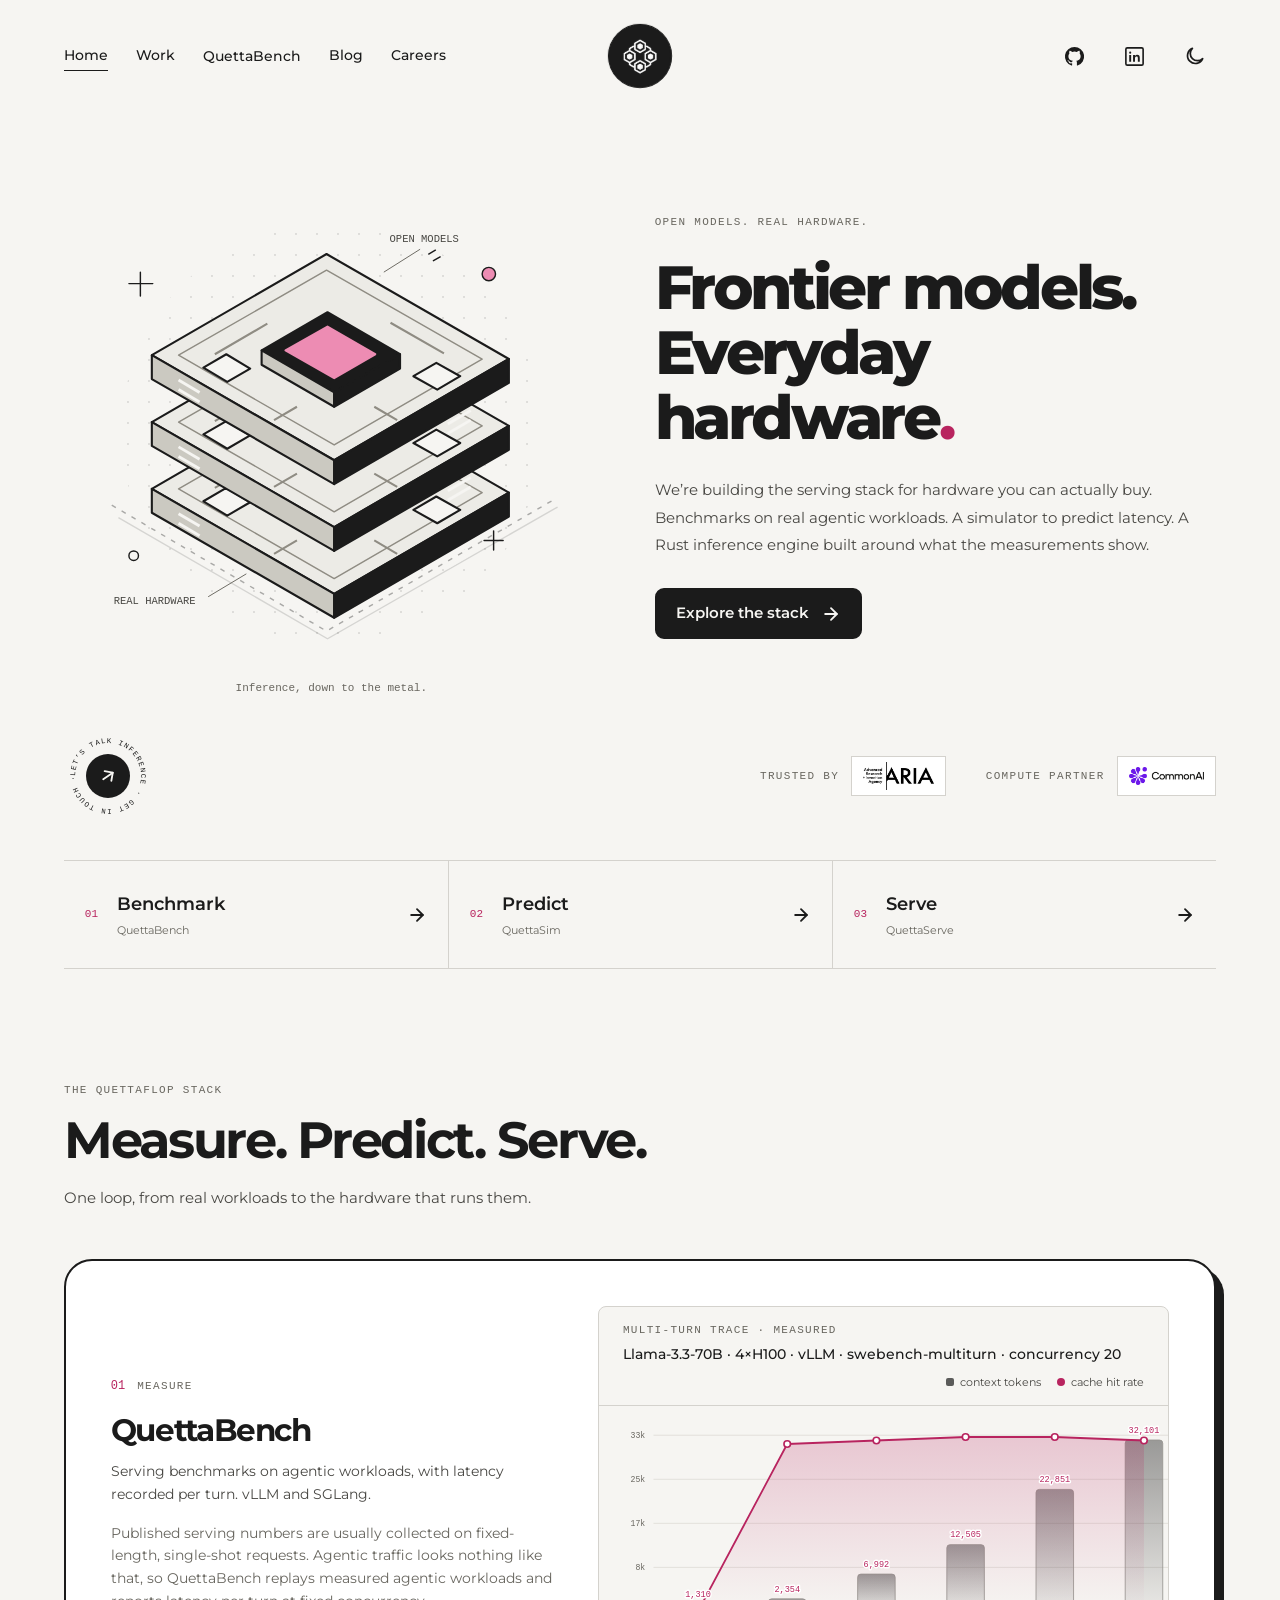
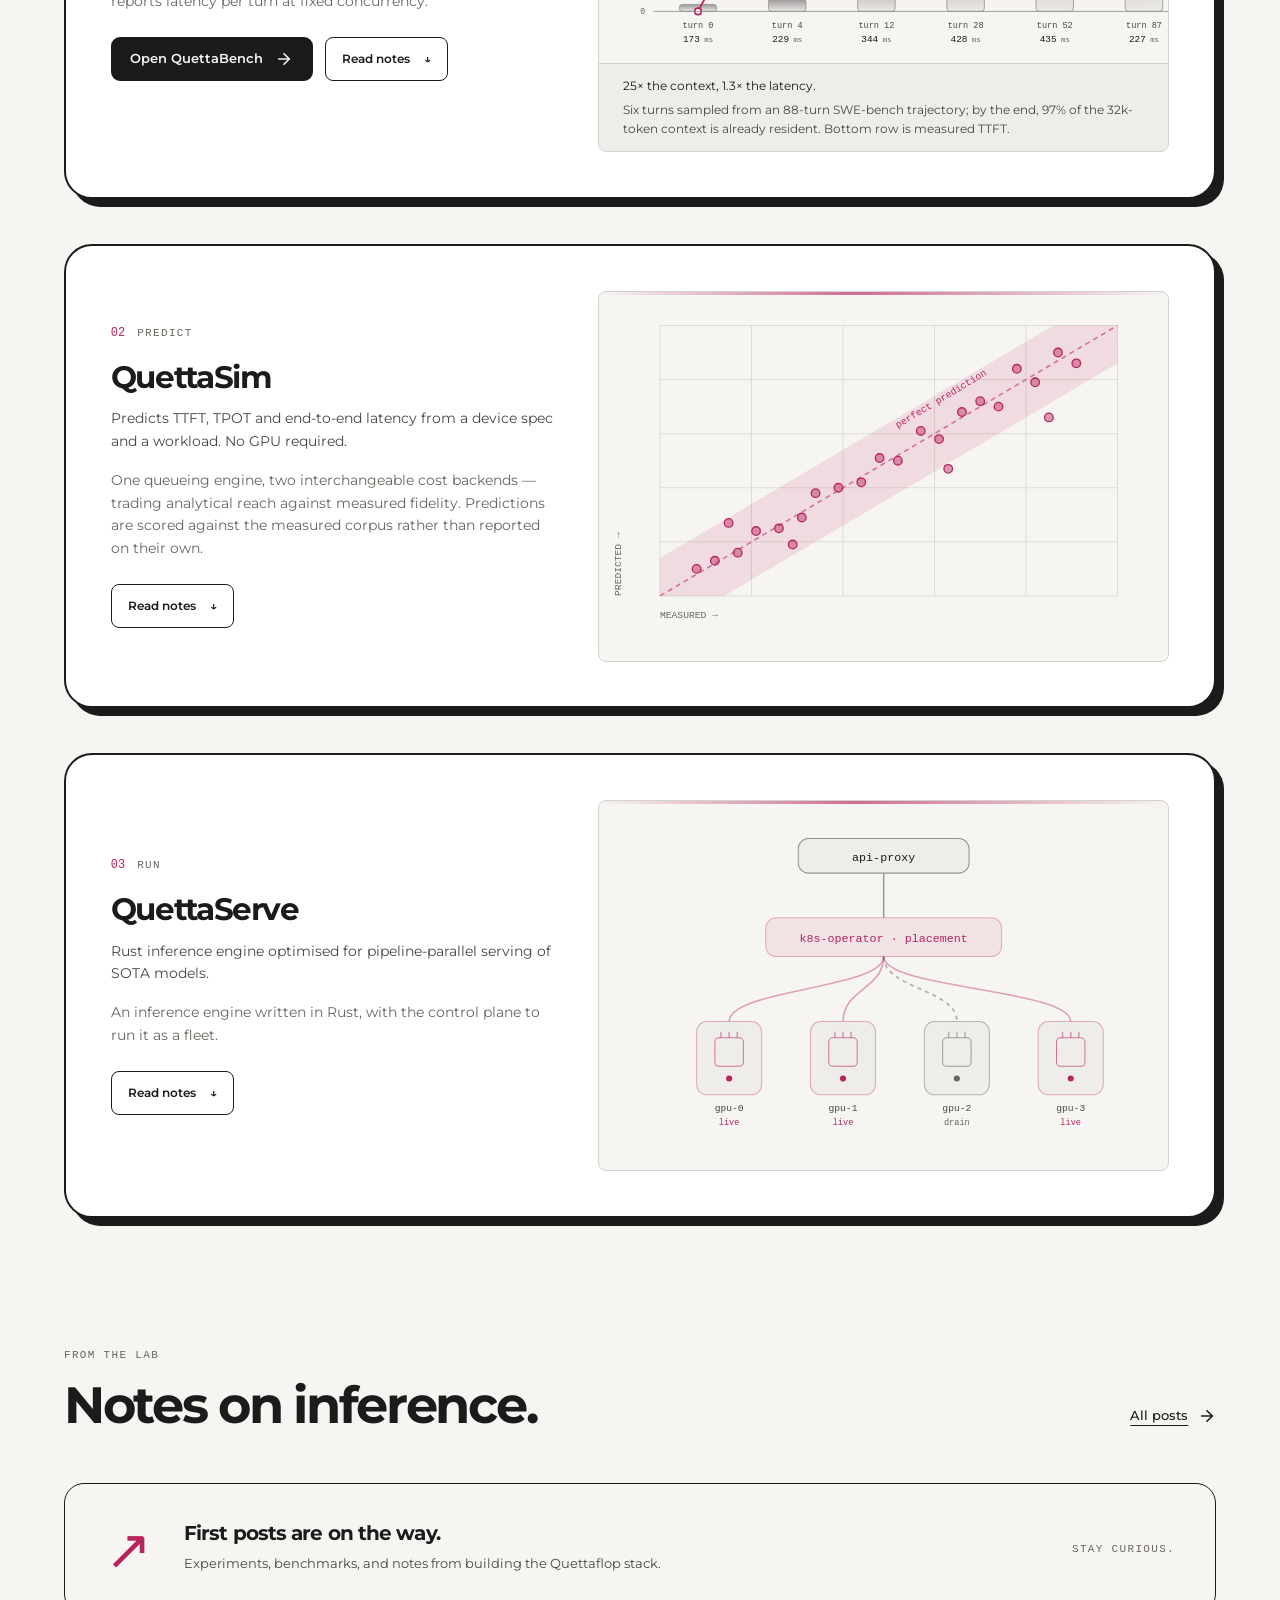
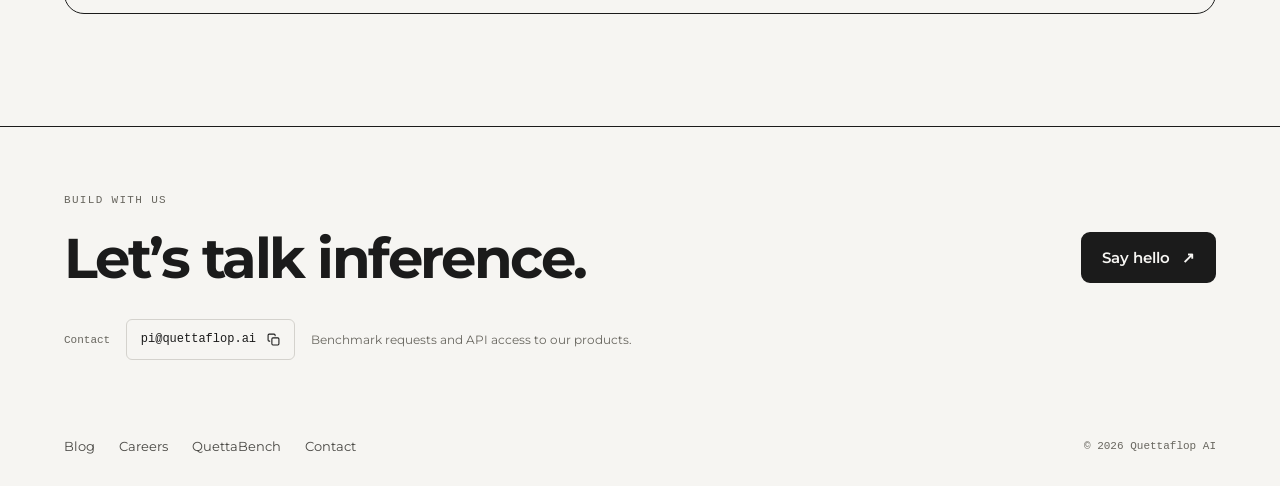
==== index.html @ 4fb04440 "Share the theme with QuettaBench, add its page bar, and link it from the Measure card" ====
<!doctype html>
<html lang="en" data-theme="light">
  <head>
    <meta charset="UTF-8" />
    <meta name="viewport" content="width=device-width, initial-scale=1.0" />
    <title>Quettaflop AI</title>
    <meta
      name="description"
      content="Benchmarks, a latency simulator, a results dashboard and a serving stack for LLM inference on agent workloads. 5,756 measured runs across 14 hardware configurations."
    />
    <meta name="theme-color" content="#f6f5f2" />
    <script>
      try {
        var t = localStorage.getItem('qf-theme');
        if (t === 'light' || t === 'dark') document.documentElement.setAttribute('data-theme', t);
      } catch (e) {}
    </script>
    <link rel="icon" type="image/png" sizes="32x32" href="/favicon-32.png" />
    <link rel="icon" type="image/png" href="/favicon.png" />
    <link rel="apple-touch-icon" href="/apple-touch-icon.png" />
    <meta property="og:title" content="Quettaflop AI" />
    <meta
      property="og:description"
      content="5,756 measured benchmark runs across 14 hardware configurations, and a simulator scored against them."
    />
    <meta property="og:type" content="website" />
    <script type="module" crossorigin src="/assets/site-IoRRHS03.js"></script>
    <link rel="stylesheet" crossorigin href="/assets/site-CPQV9pu7.css">
  </head>
  <body>
    <div id="root"></div>
    <!-- The marketing entry. It reaches ONLY into src/site/ — never src/App.tsx,
         src/dataUrls.ts or src/env.ts — so no dashboard code or R2 endpoint can
         reach this bundle. scripts/check-site-bundle.mjs enforces that. -->
  </body>
</html>
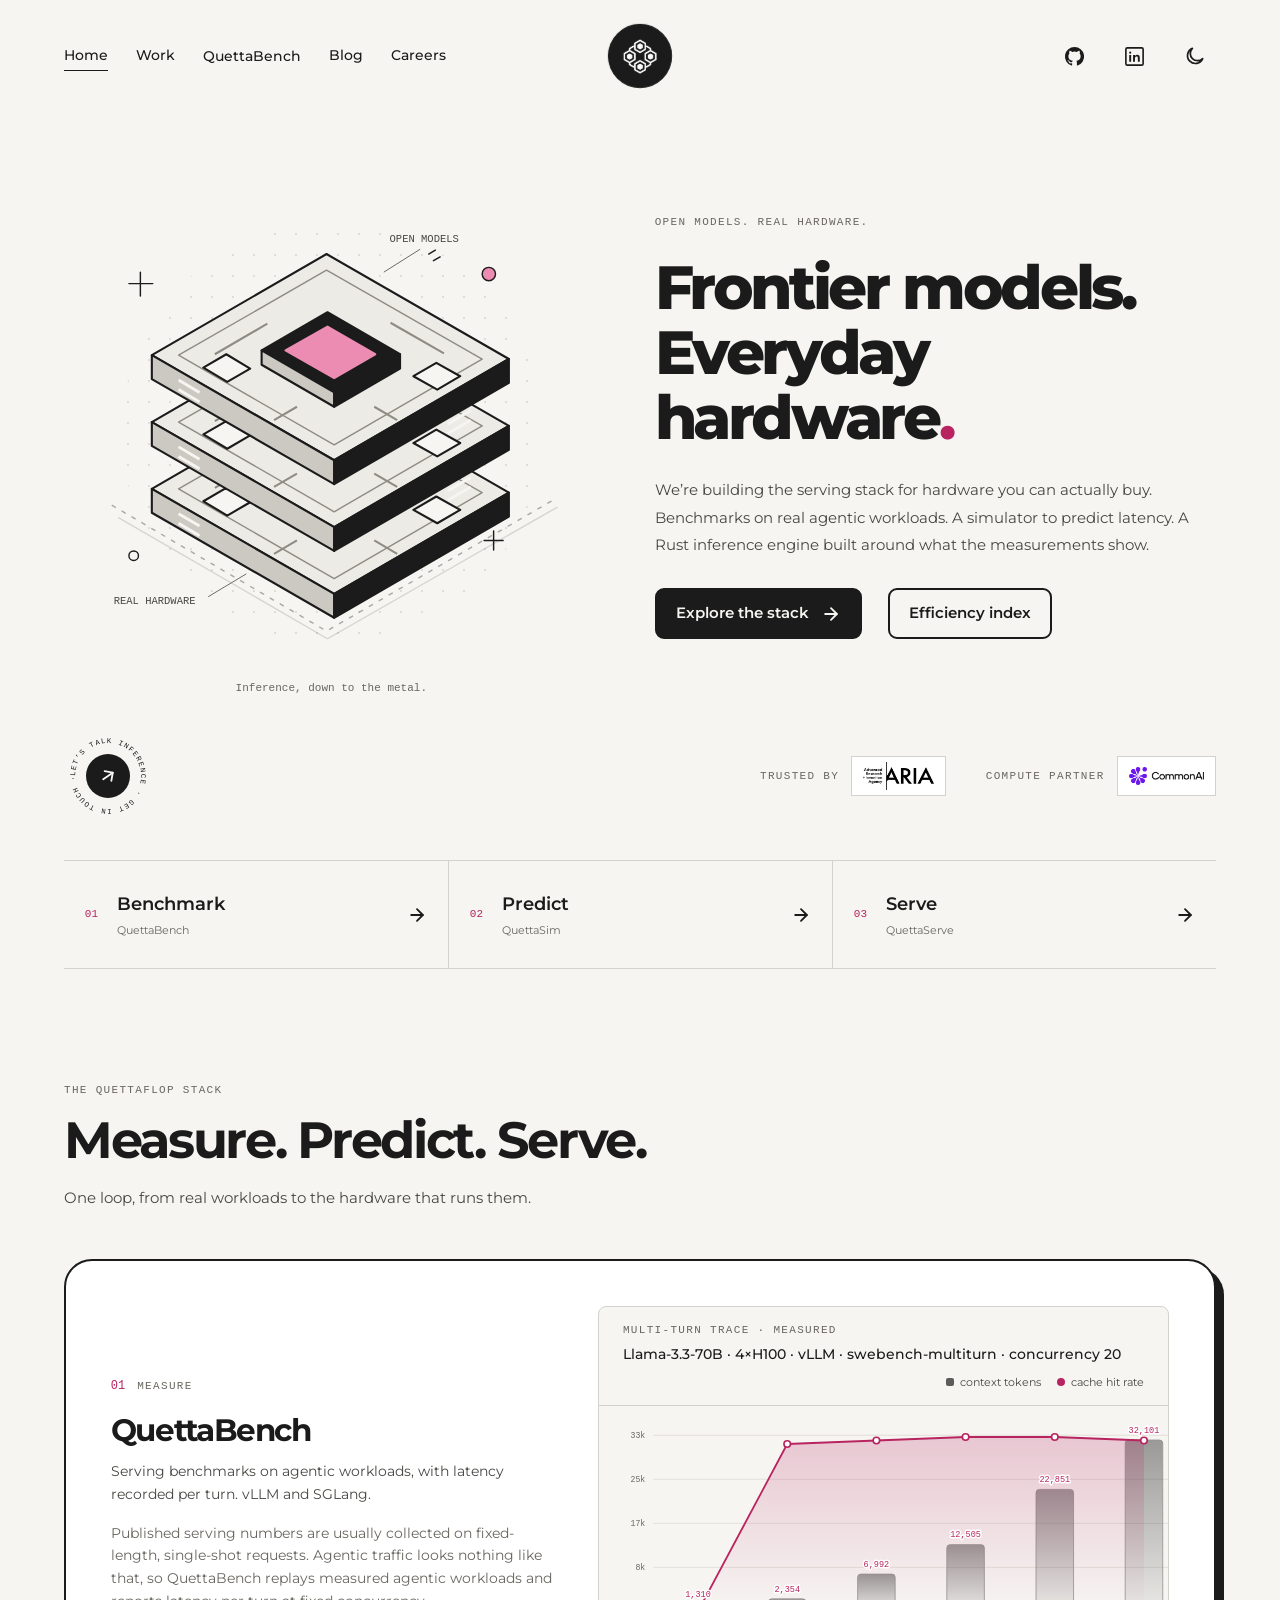
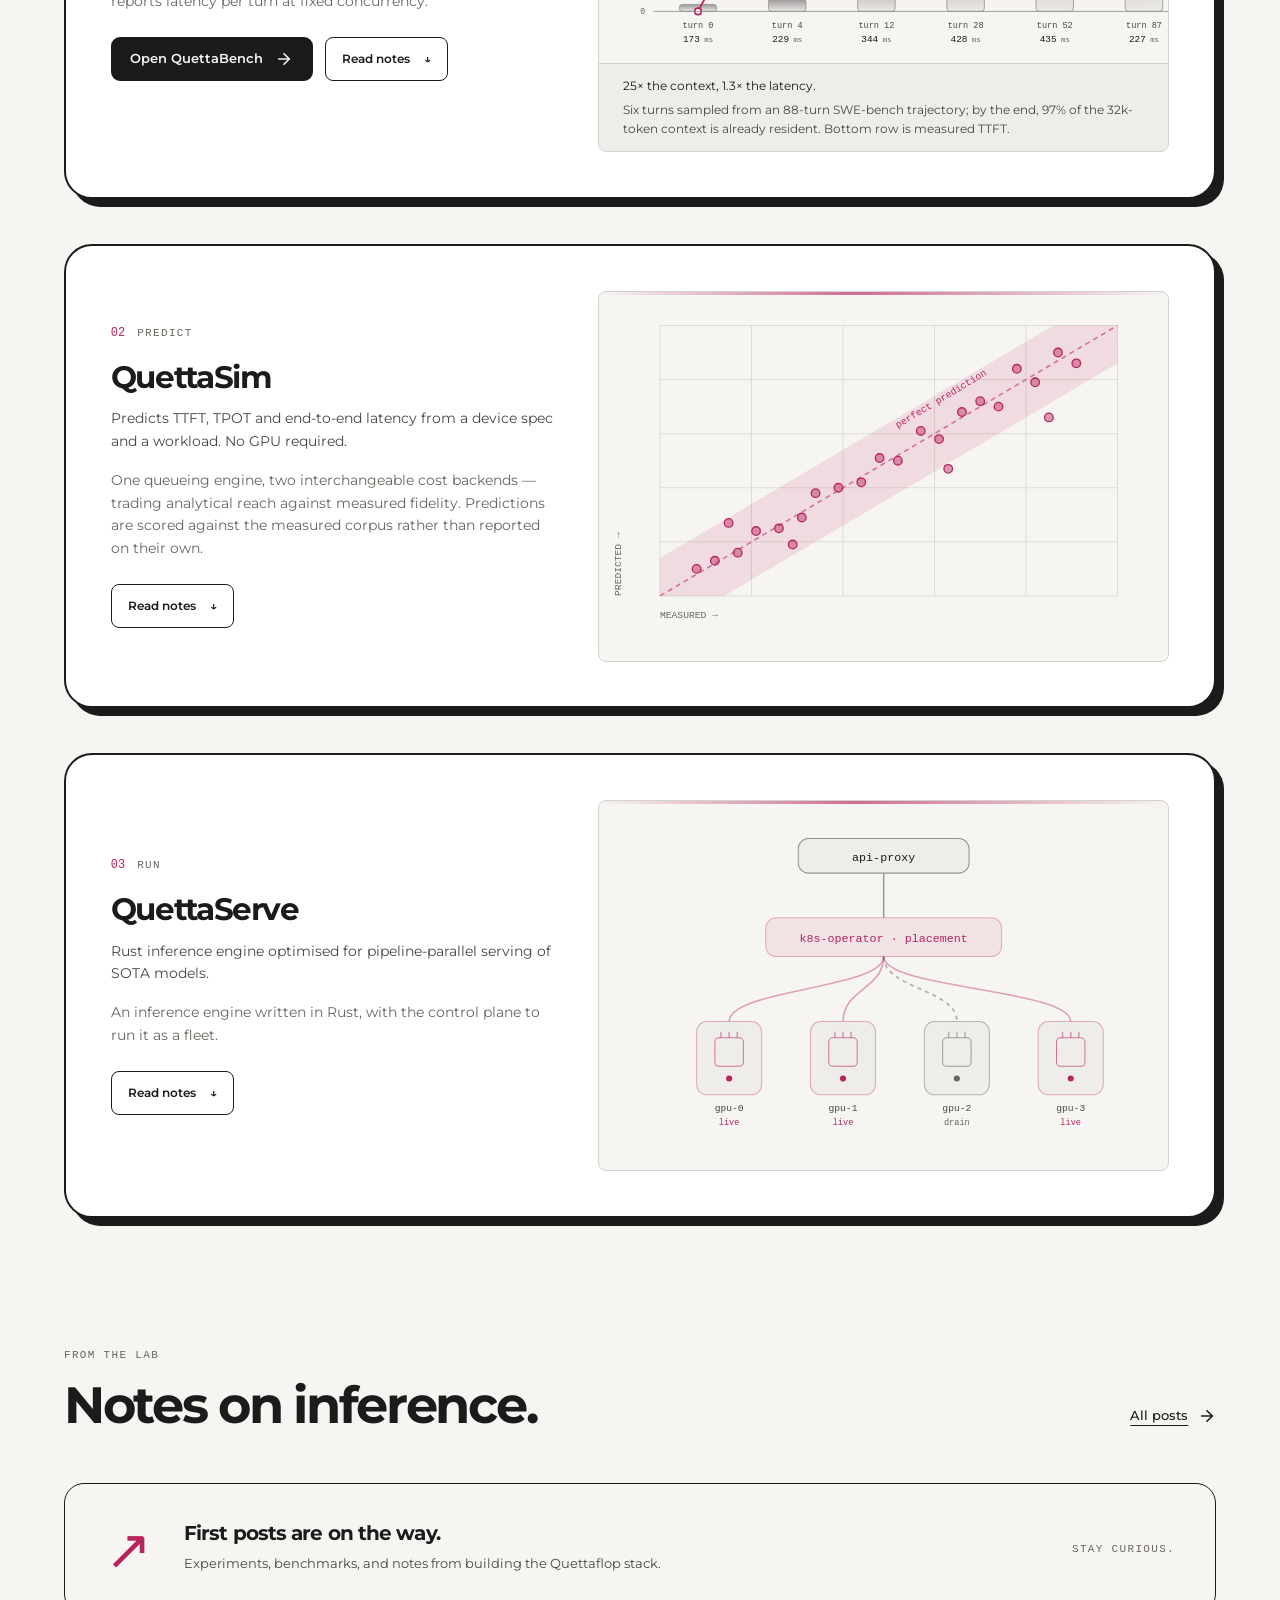
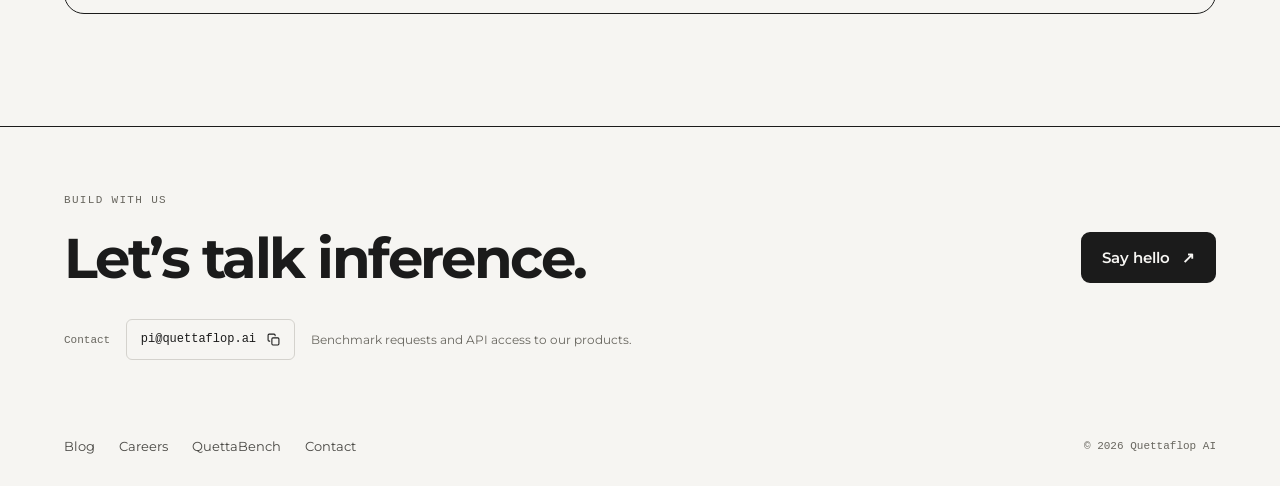
==== commit f54621cc: "Add an Efficiency index button beside Explore the stack" ====
--- a/index.html
+++ b/index.html
@@ -24,8 +24,8 @@
       content="5,756 measured benchmark runs across 14 hardware configurations, and a simulator scored against them."
     />
     <meta property="og:type" content="website" />
-    <script type="module" crossorigin src="/assets/site-IoRRHS03.js"></script>
-    <link rel="stylesheet" crossorigin href="/assets/site-CPQV9pu7.css">
+    <script type="module" crossorigin src="/assets/site-Bnt6t3ci.js"></script>
+    <link rel="stylesheet" crossorigin href="/assets/site-bwrHW5WI.css">
   </head>
   <body>
     <div id="root"></div>
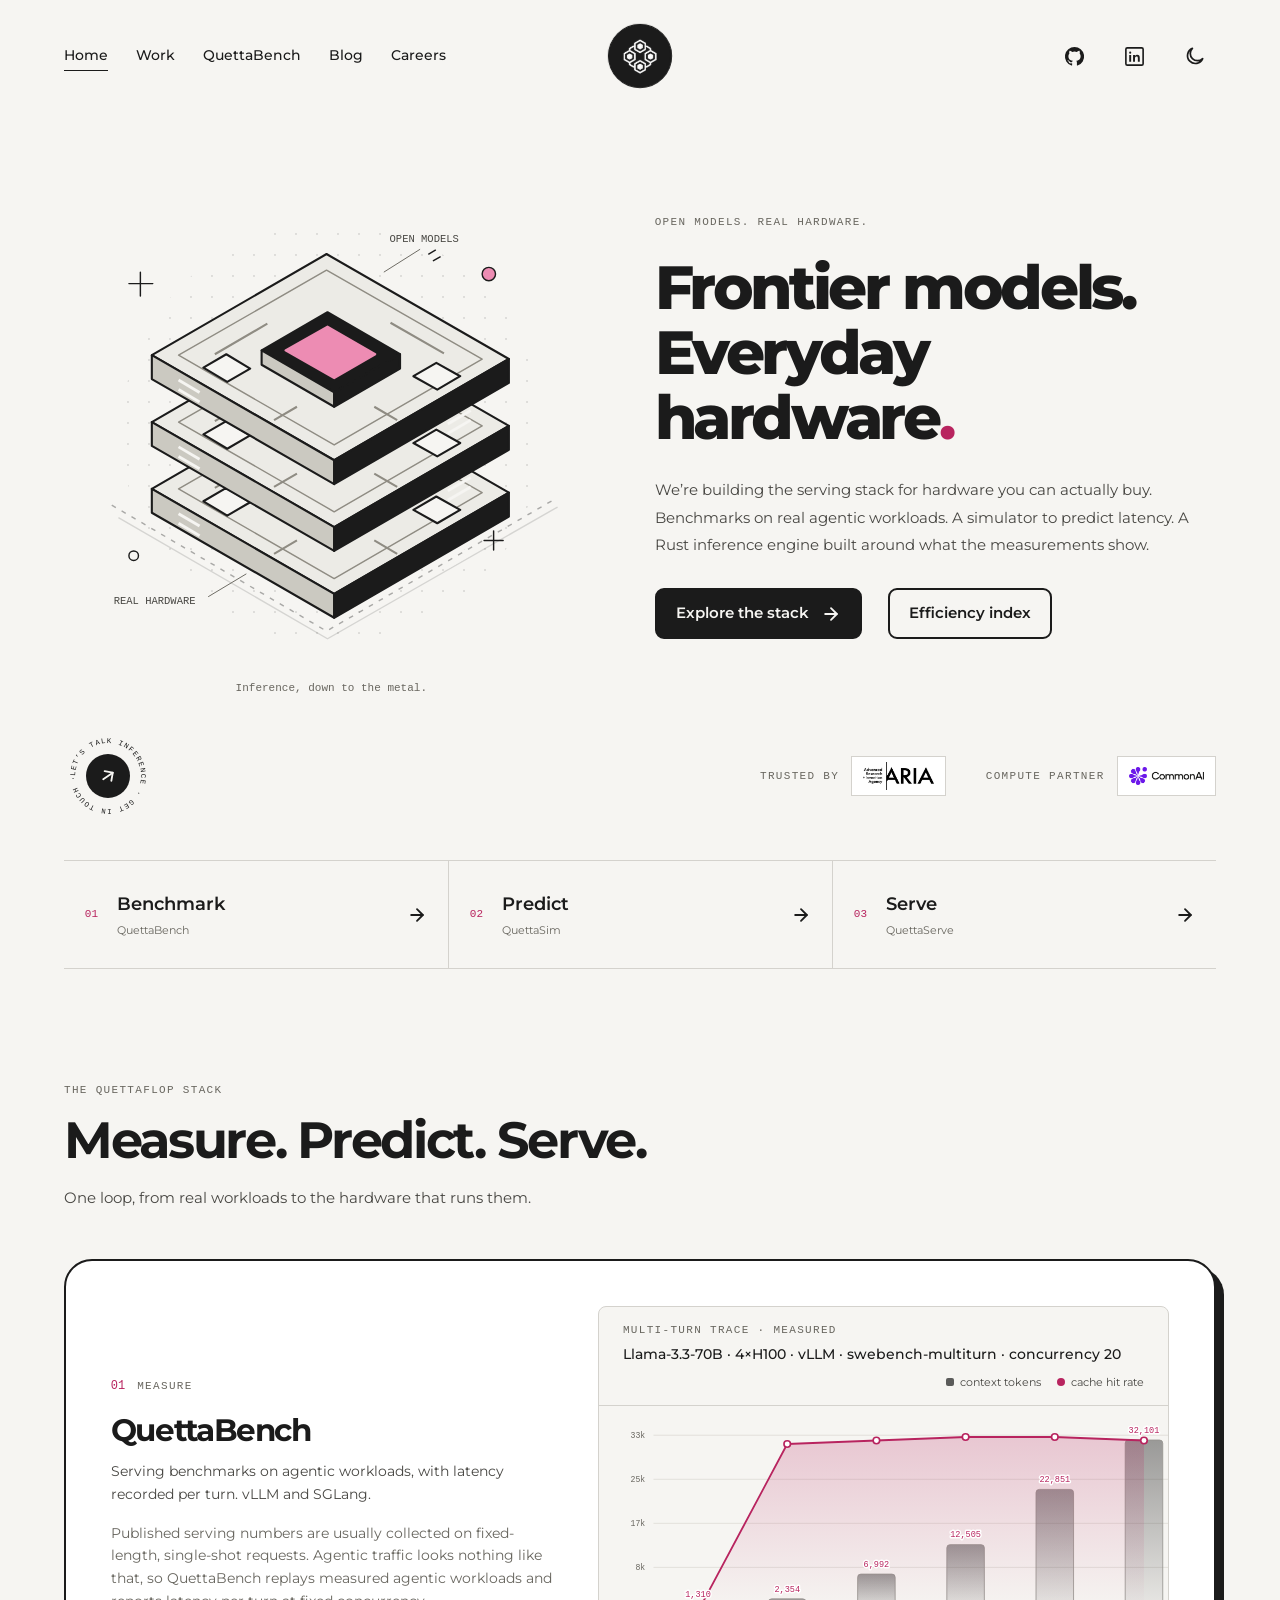
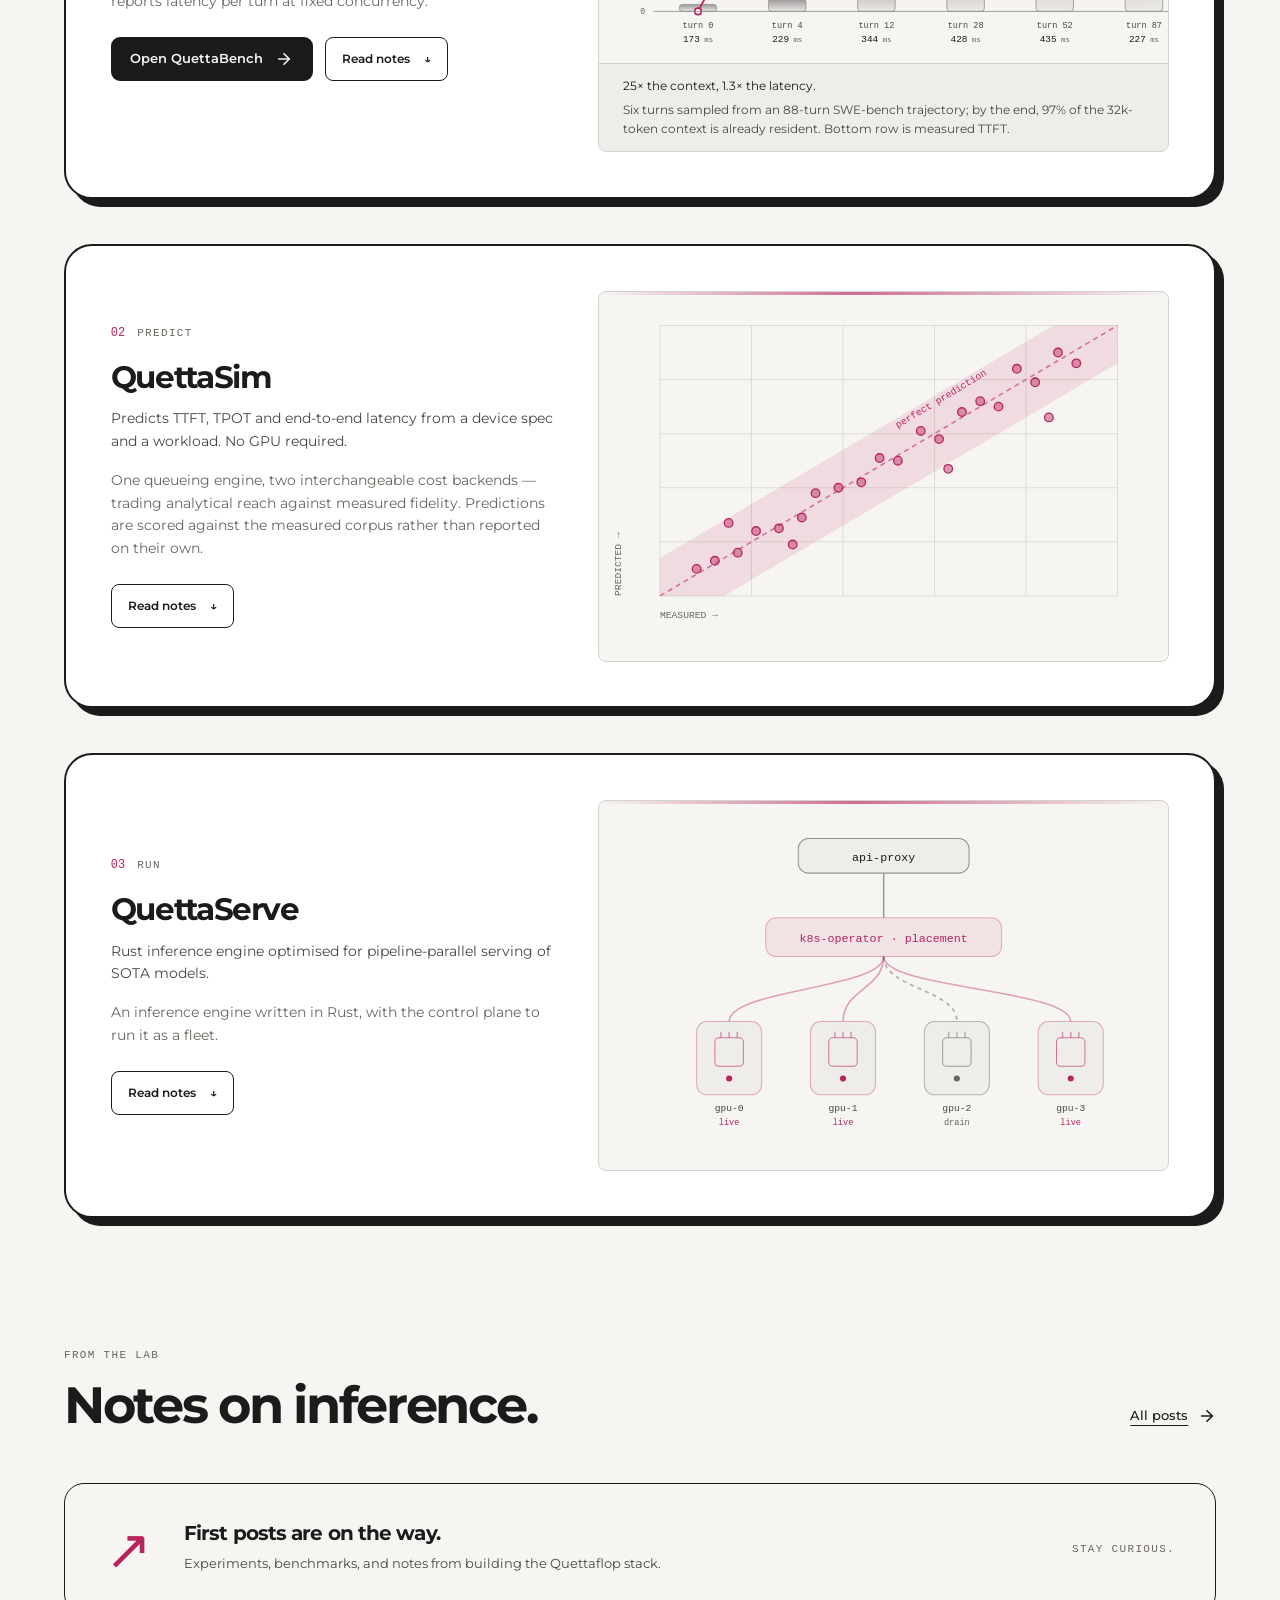
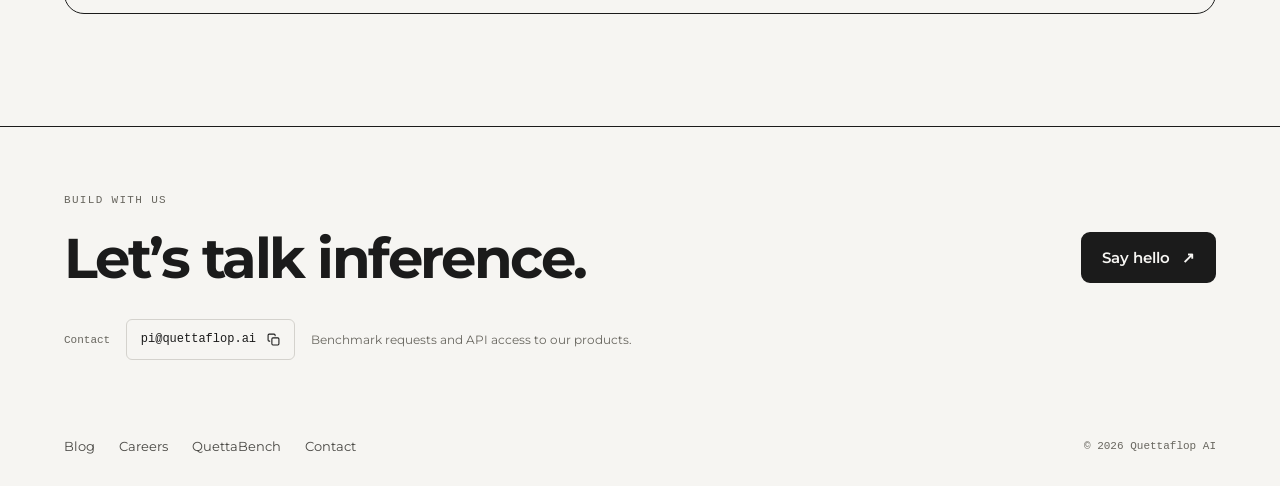
==== commit 87da8245: "Drop the QuettaBench hover menu; its page bar covers it" ====
--- a/index.html
+++ b/index.html
@@ -24,8 +24,8 @@
       content="5,756 measured benchmark runs across 14 hardware configurations, and a simulator scored against them."
     />
     <meta property="og:type" content="website" />
-    <script type="module" crossorigin src="/assets/site-Bnt6t3ci.js"></script>
-    <link rel="stylesheet" crossorigin href="/assets/site-bwrHW5WI.css">
+    <script type="module" crossorigin src="/assets/site-D-D6ux58.js"></script>
+    <link rel="stylesheet" crossorigin href="/assets/site-D1Qhy1IZ.css">
   </head>
   <body>
     <div id="root"></div>
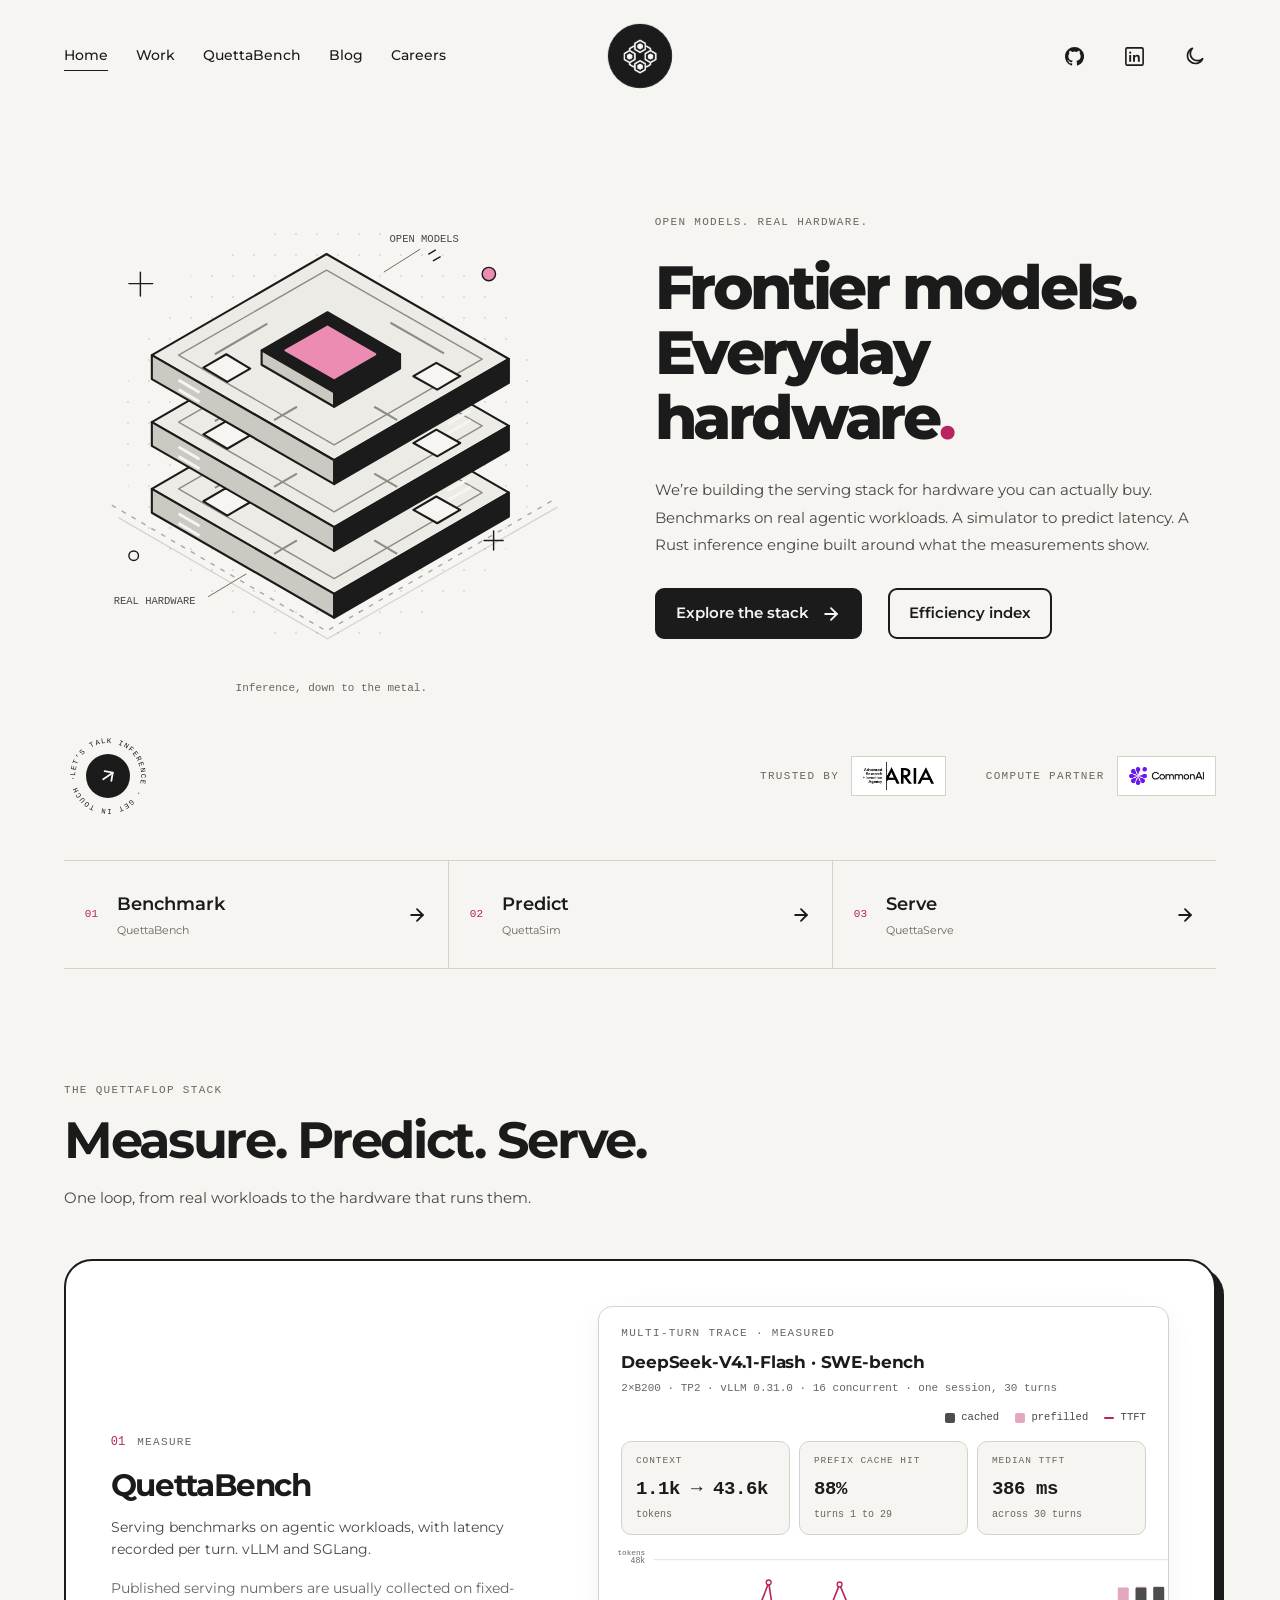
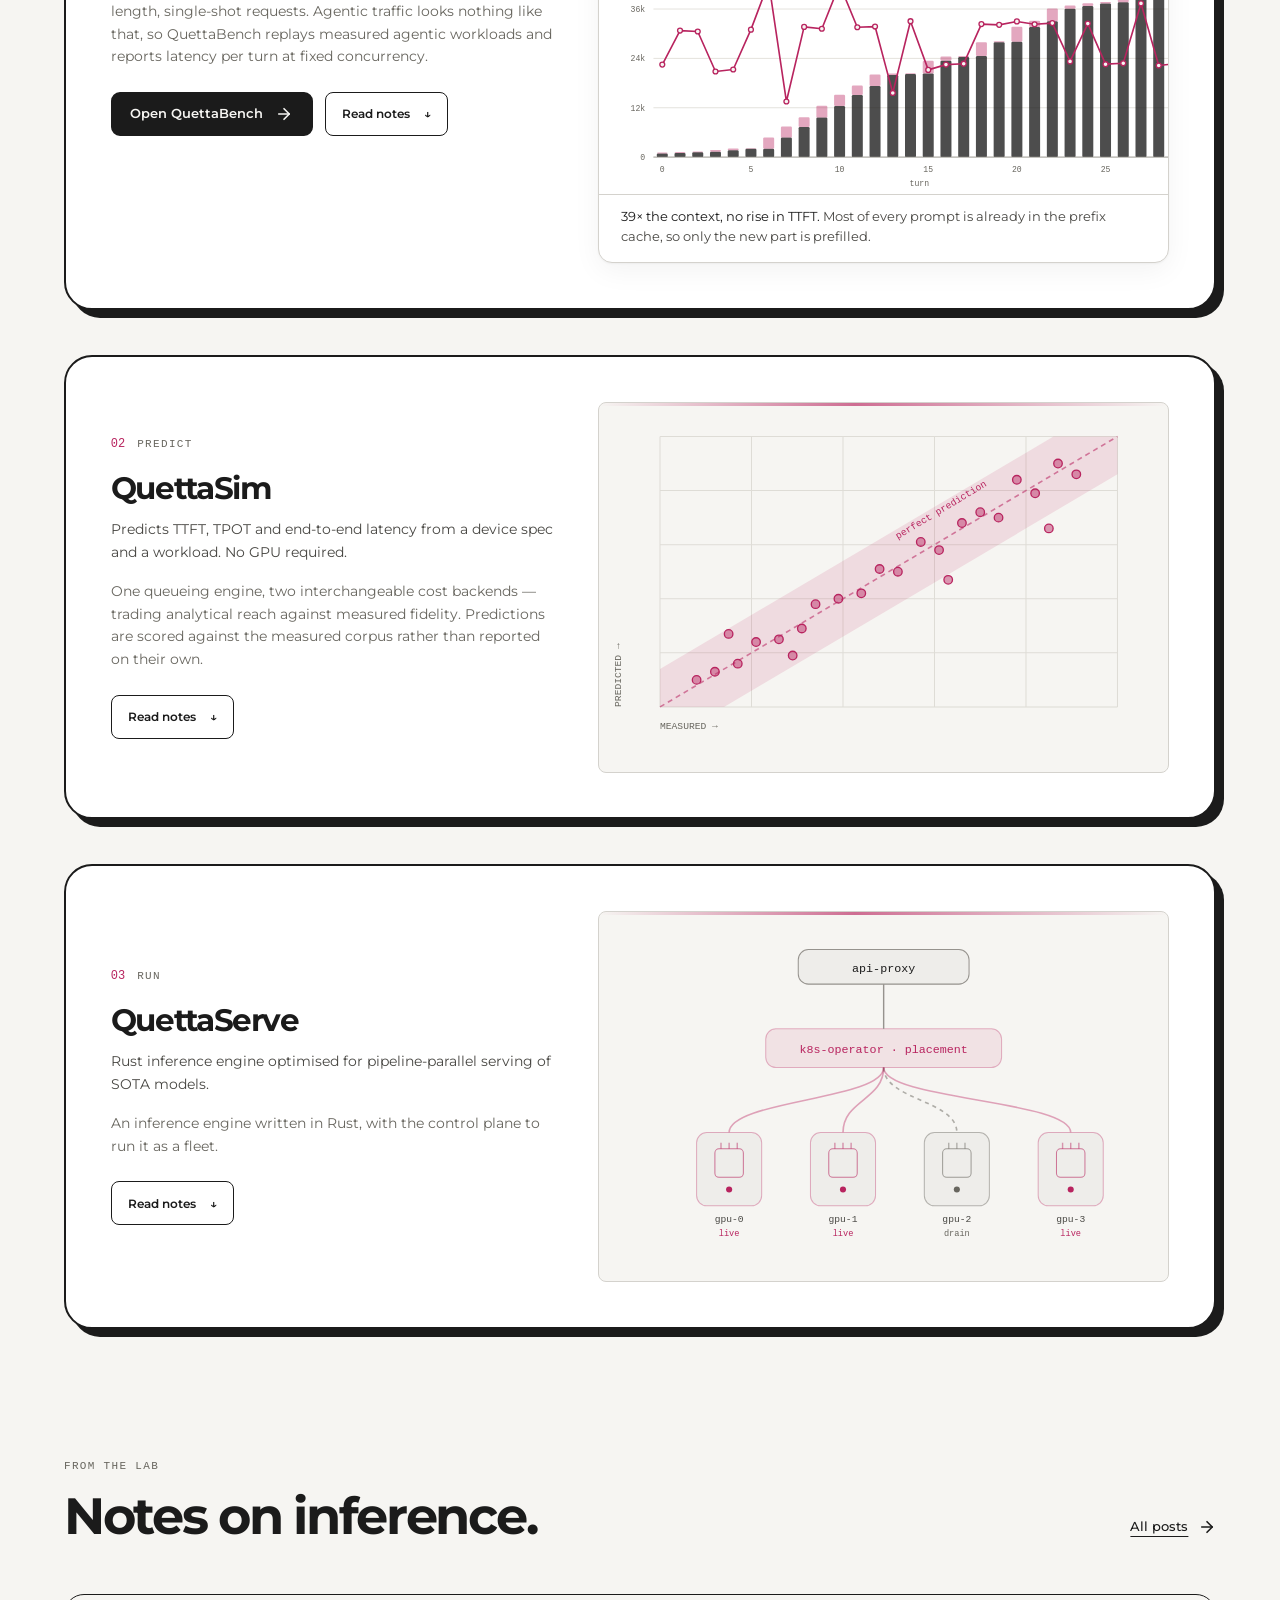
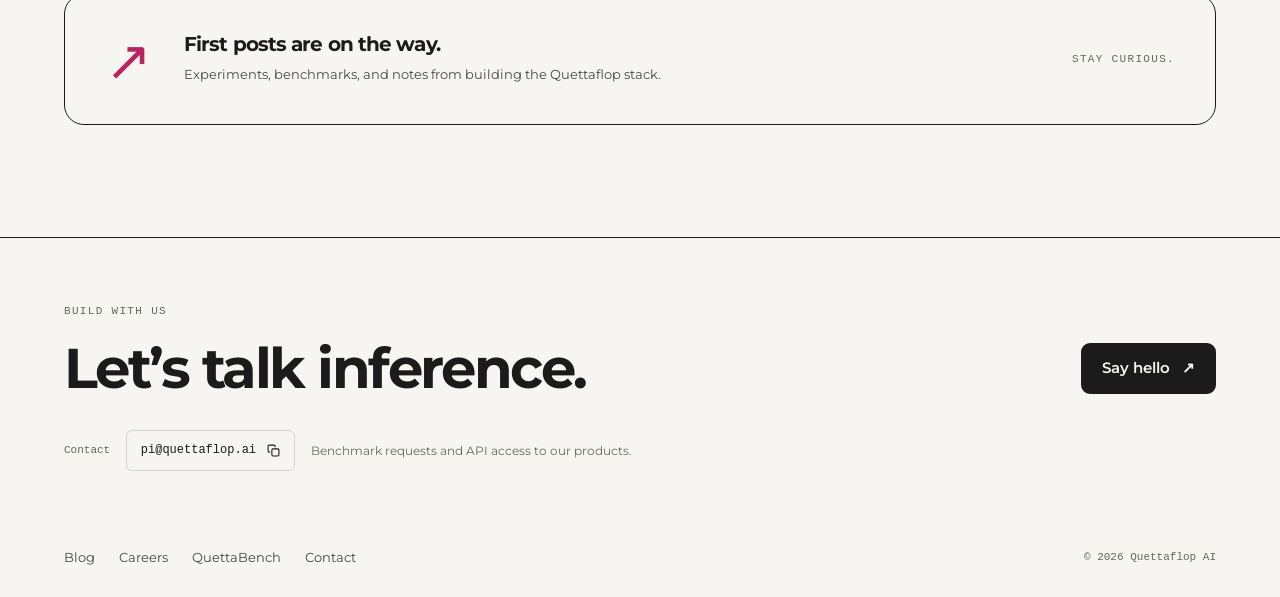
==== commit 934f10dc: "Show a measured DeepSeek-V4.1-Flash session in the Measure figure" ====
--- a/index.html
+++ b/index.html
@@ -24,8 +24,8 @@
       content="5,756 measured benchmark runs across 14 hardware configurations, and a simulator scored against them."
     />
     <meta property="og:type" content="website" />
-    <script type="module" crossorigin src="/assets/site-D-D6ux58.js"></script>
-    <link rel="stylesheet" crossorigin href="/assets/site-D1Qhy1IZ.css">
+    <script type="module" crossorigin src="/assets/site-BbyYaA17.js"></script>
+    <link rel="stylesheet" crossorigin href="/assets/site-BVPkBRgD.css">
   </head>
   <body>
     <div id="root"></div>
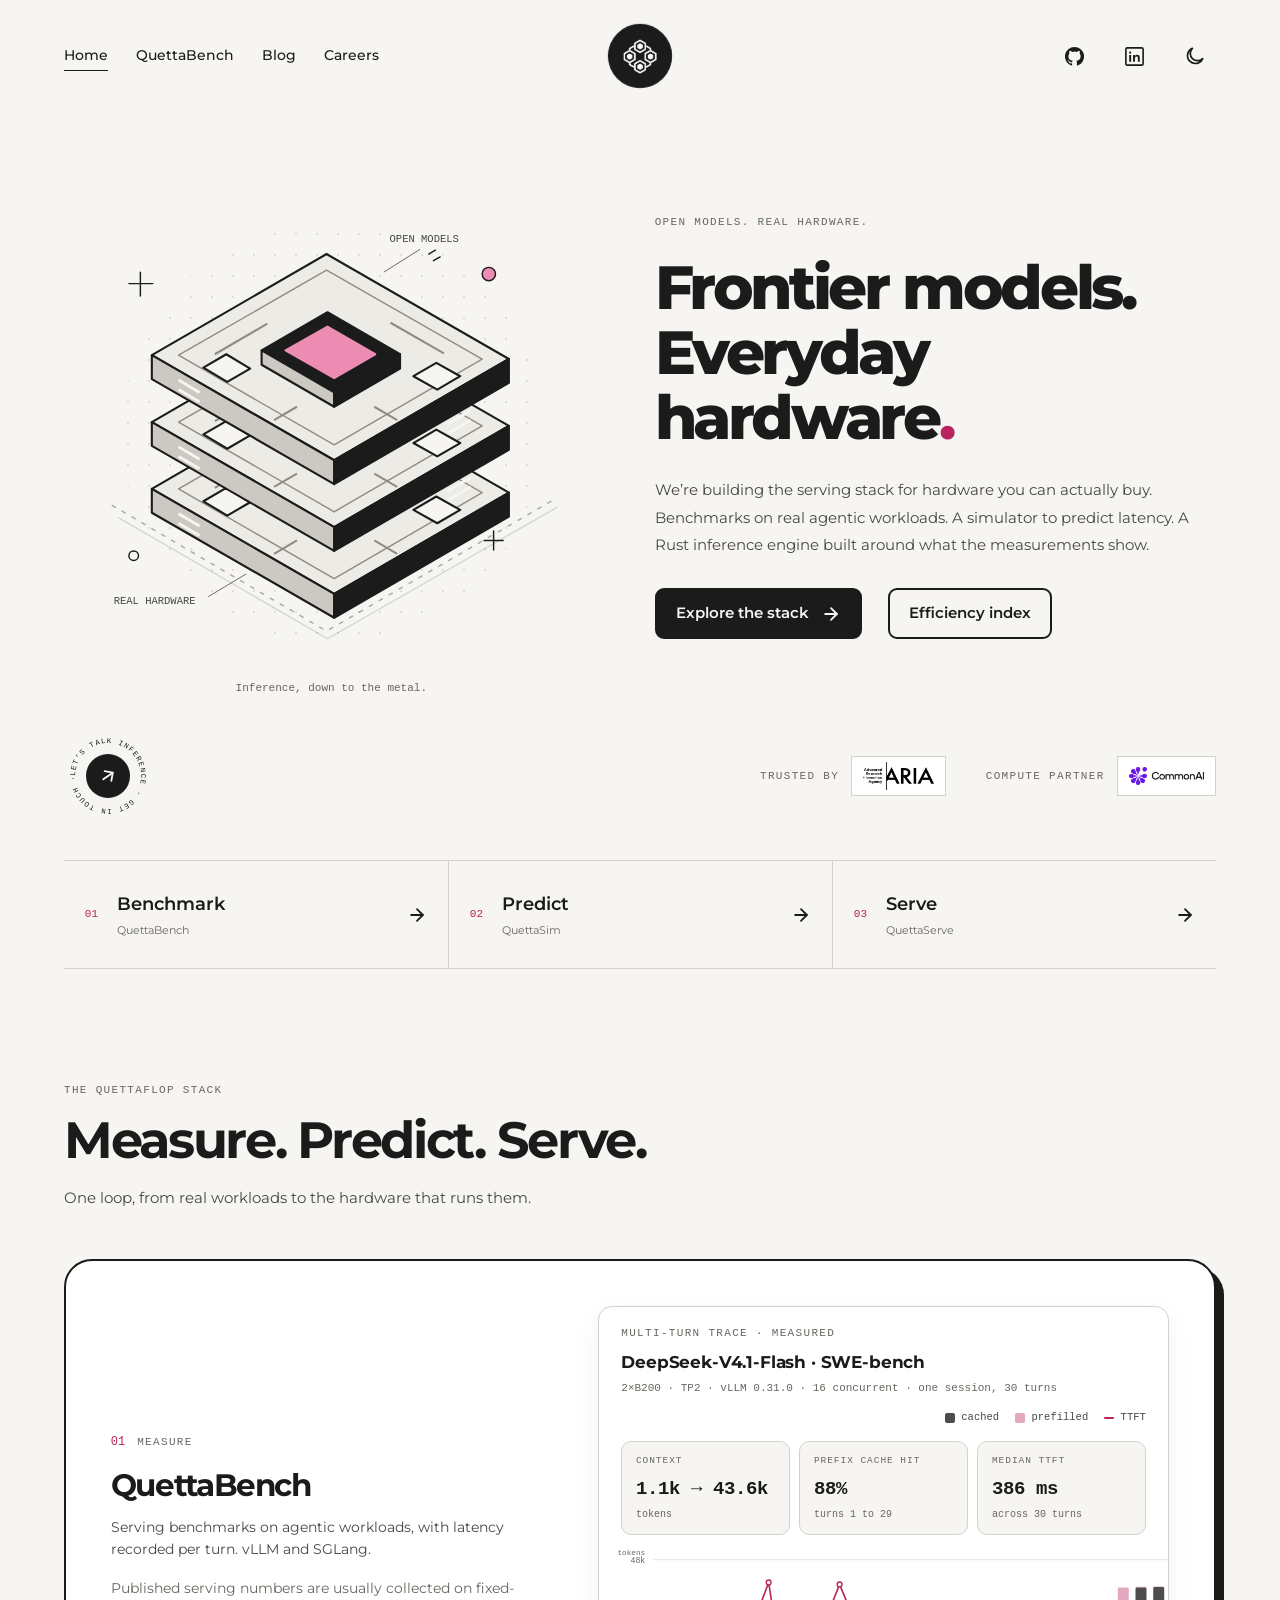
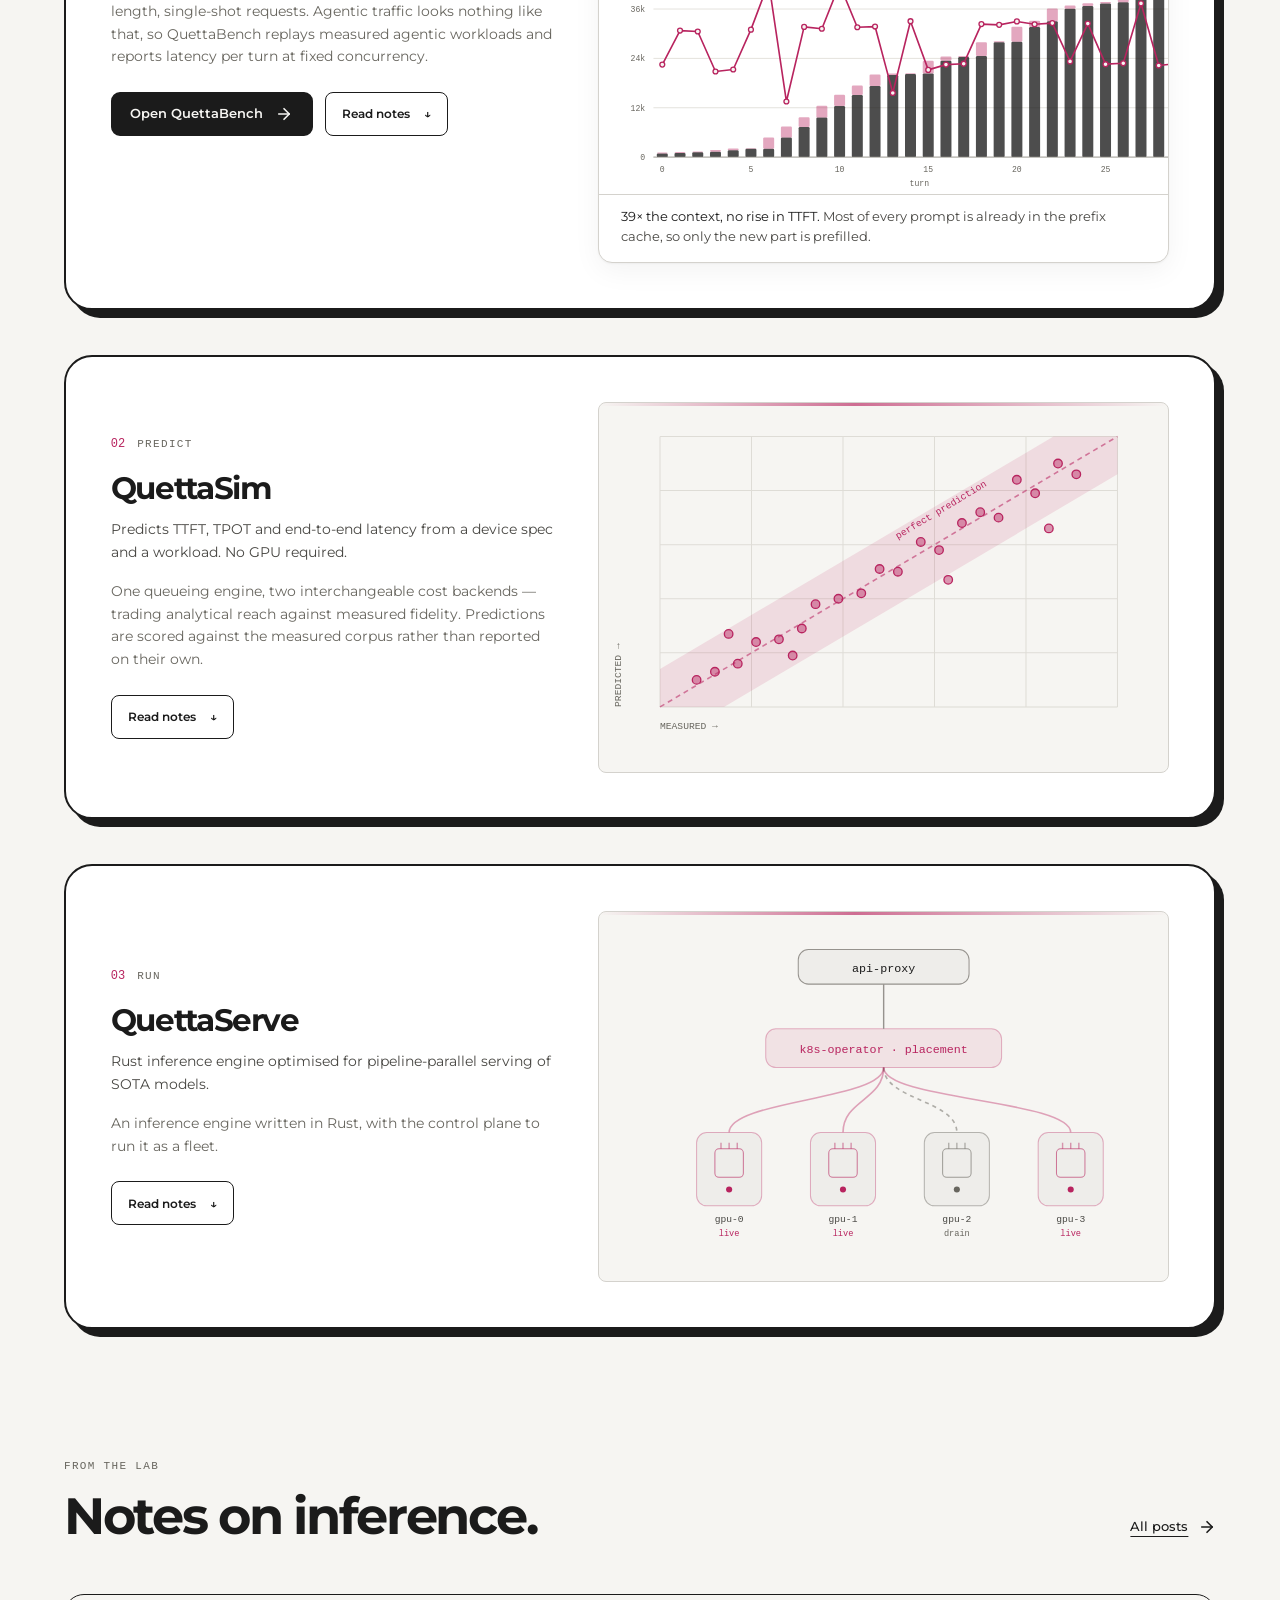
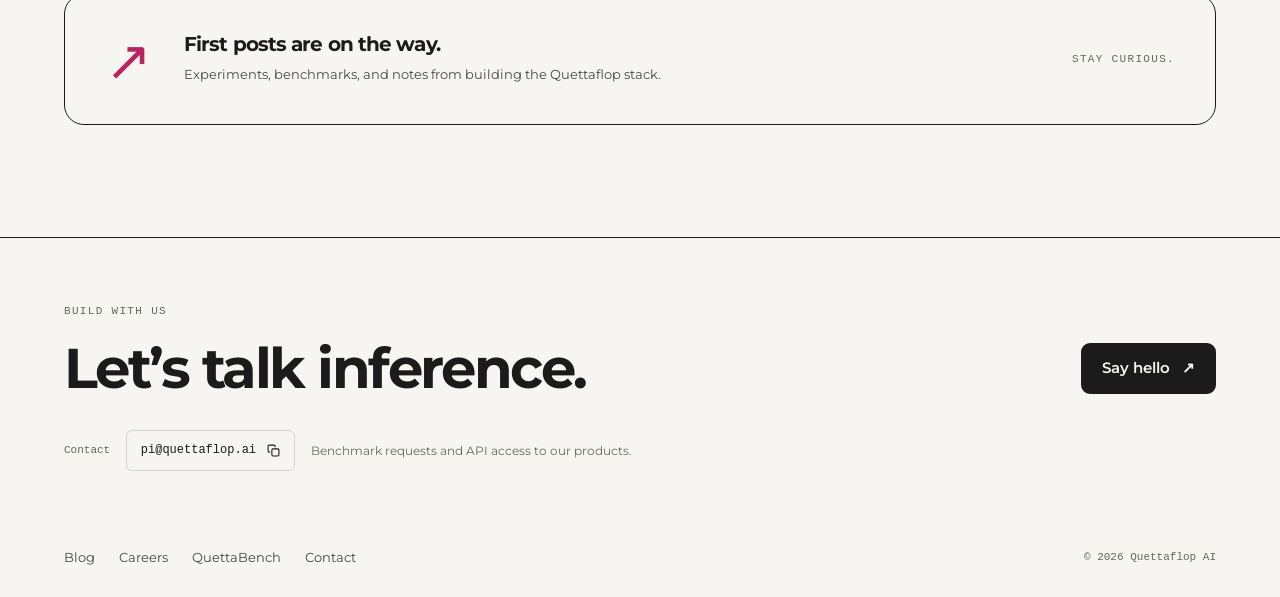
==== commit a4f96a1c: "Remove the Work nav link" ====
--- a/index.html
+++ b/index.html
@@ -24,7 +24,7 @@
       content="5,756 measured benchmark runs across 14 hardware configurations, and a simulator scored against them."
     />
     <meta property="og:type" content="website" />
-    <script type="module" crossorigin src="/assets/site-BbyYaA17.js"></script>
+    <script type="module" crossorigin src="/assets/site-j4Lb9vmg.js"></script>
     <link rel="stylesheet" crossorigin href="/assets/site-BVPkBRgD.css">
   </head>
   <body>
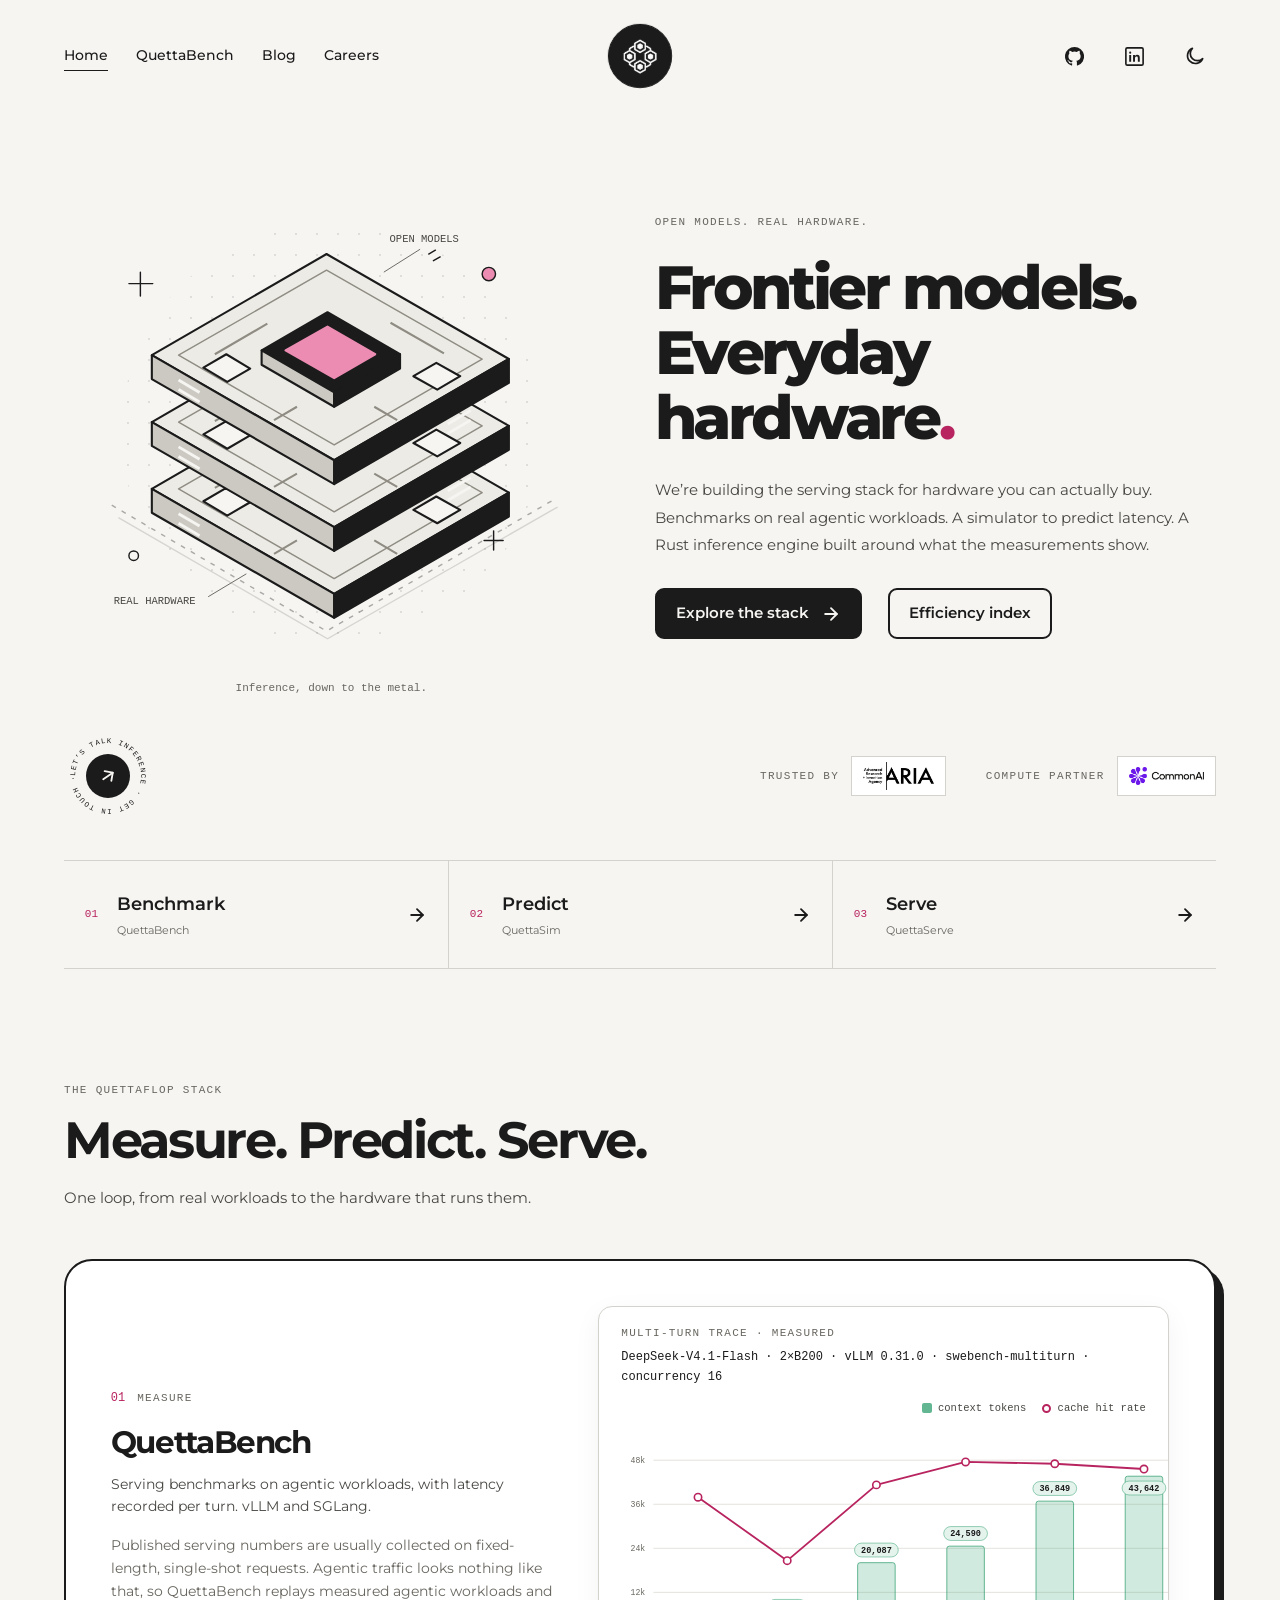
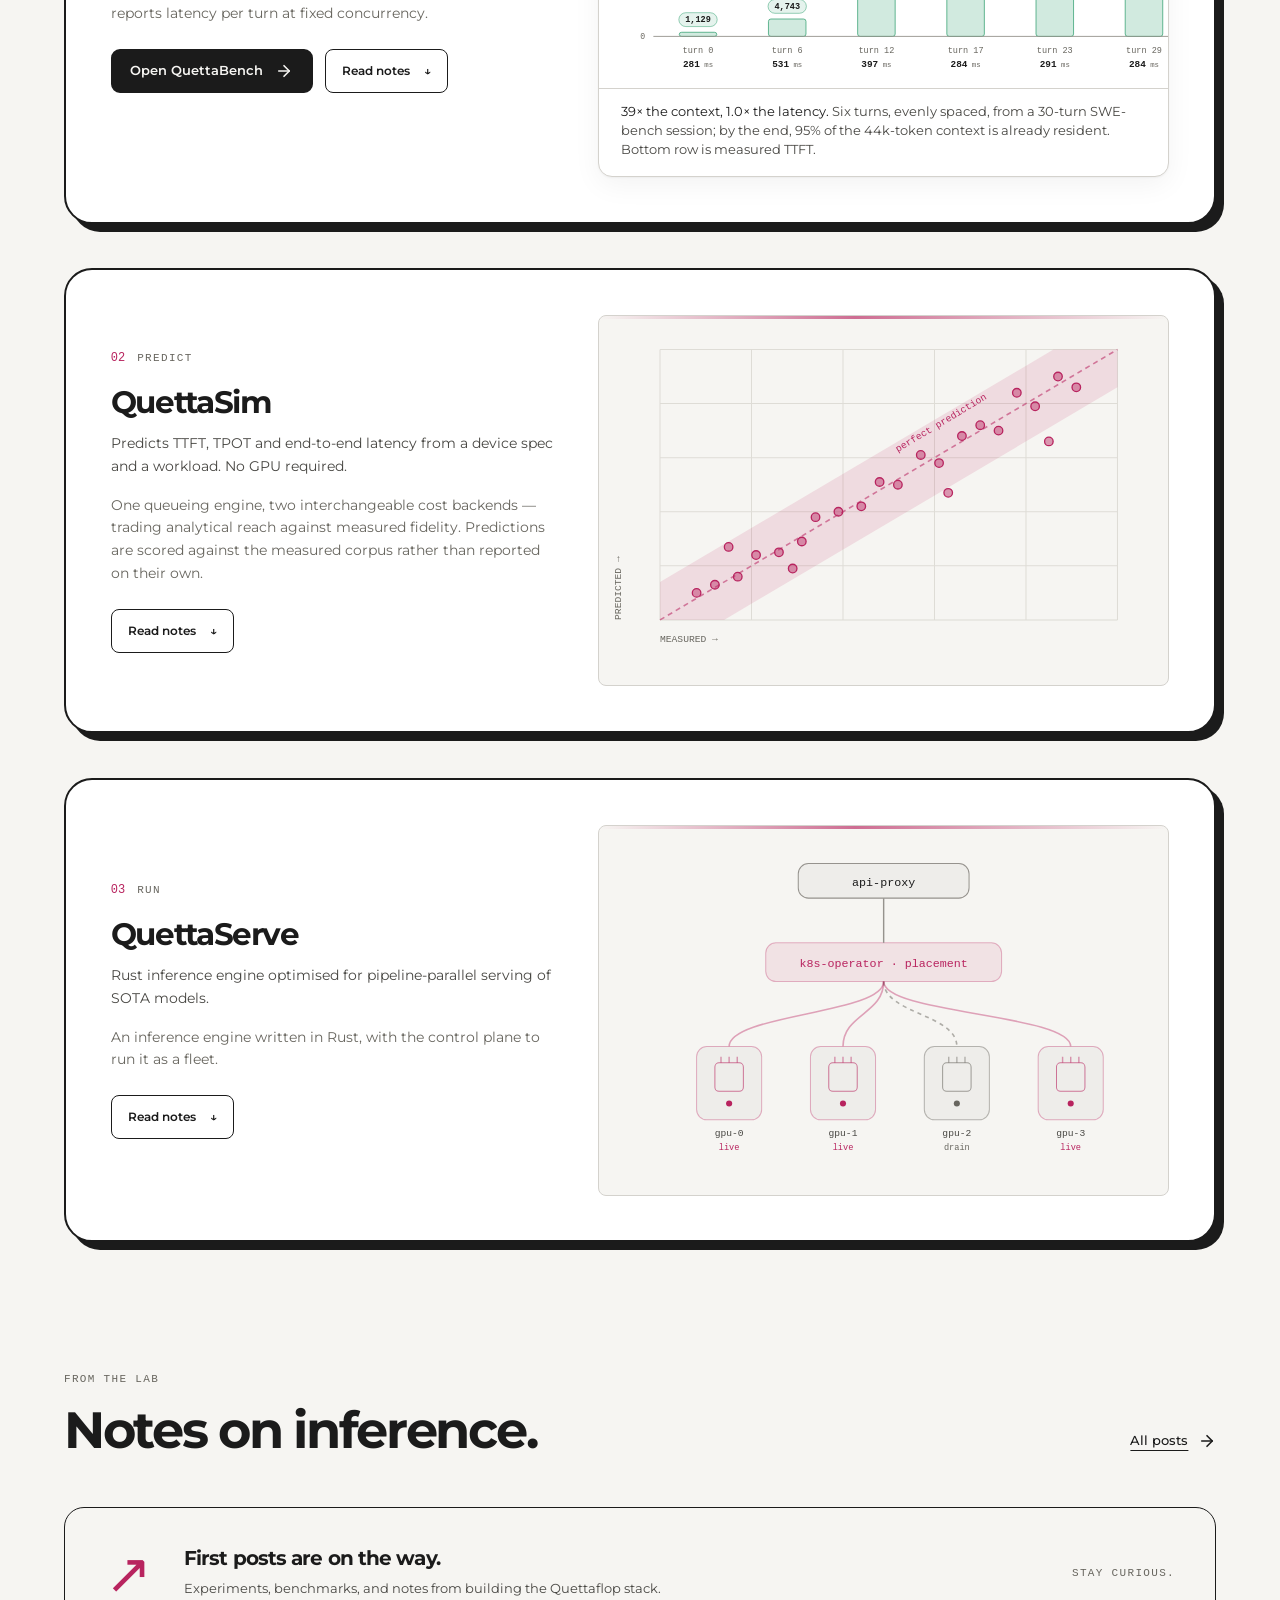
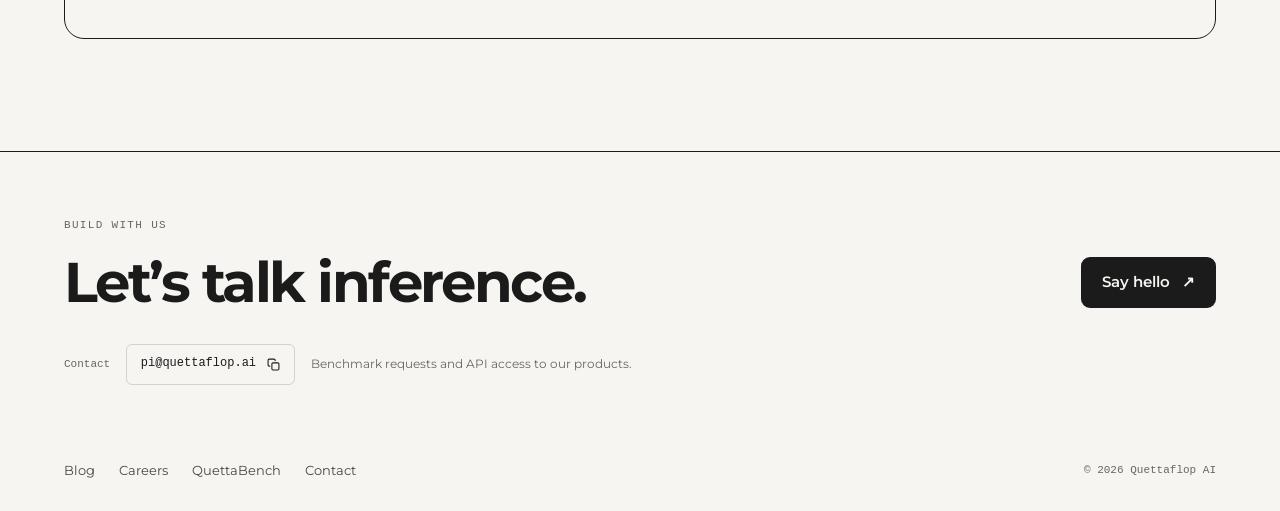
==== commit 99d2cb4b: "Rebuild the Measure trace figure from a measured DeepSeek-V4.1-Flash session" ====
--- a/index.html
+++ b/index.html
@@ -24,8 +24,8 @@
       content="5,756 measured benchmark runs across 14 hardware configurations, and a simulator scored against them."
     />
     <meta property="og:type" content="website" />
-    <script type="module" crossorigin src="/assets/site-j4Lb9vmg.js"></script>
-    <link rel="stylesheet" crossorigin href="/assets/site-BVPkBRgD.css">
+    <script type="module" crossorigin src="/assets/site-CkLRjYSk.js"></script>
+    <link rel="stylesheet" crossorigin href="/assets/site-CpWczqE0.css">
   </head>
   <body>
     <div id="root"></div>
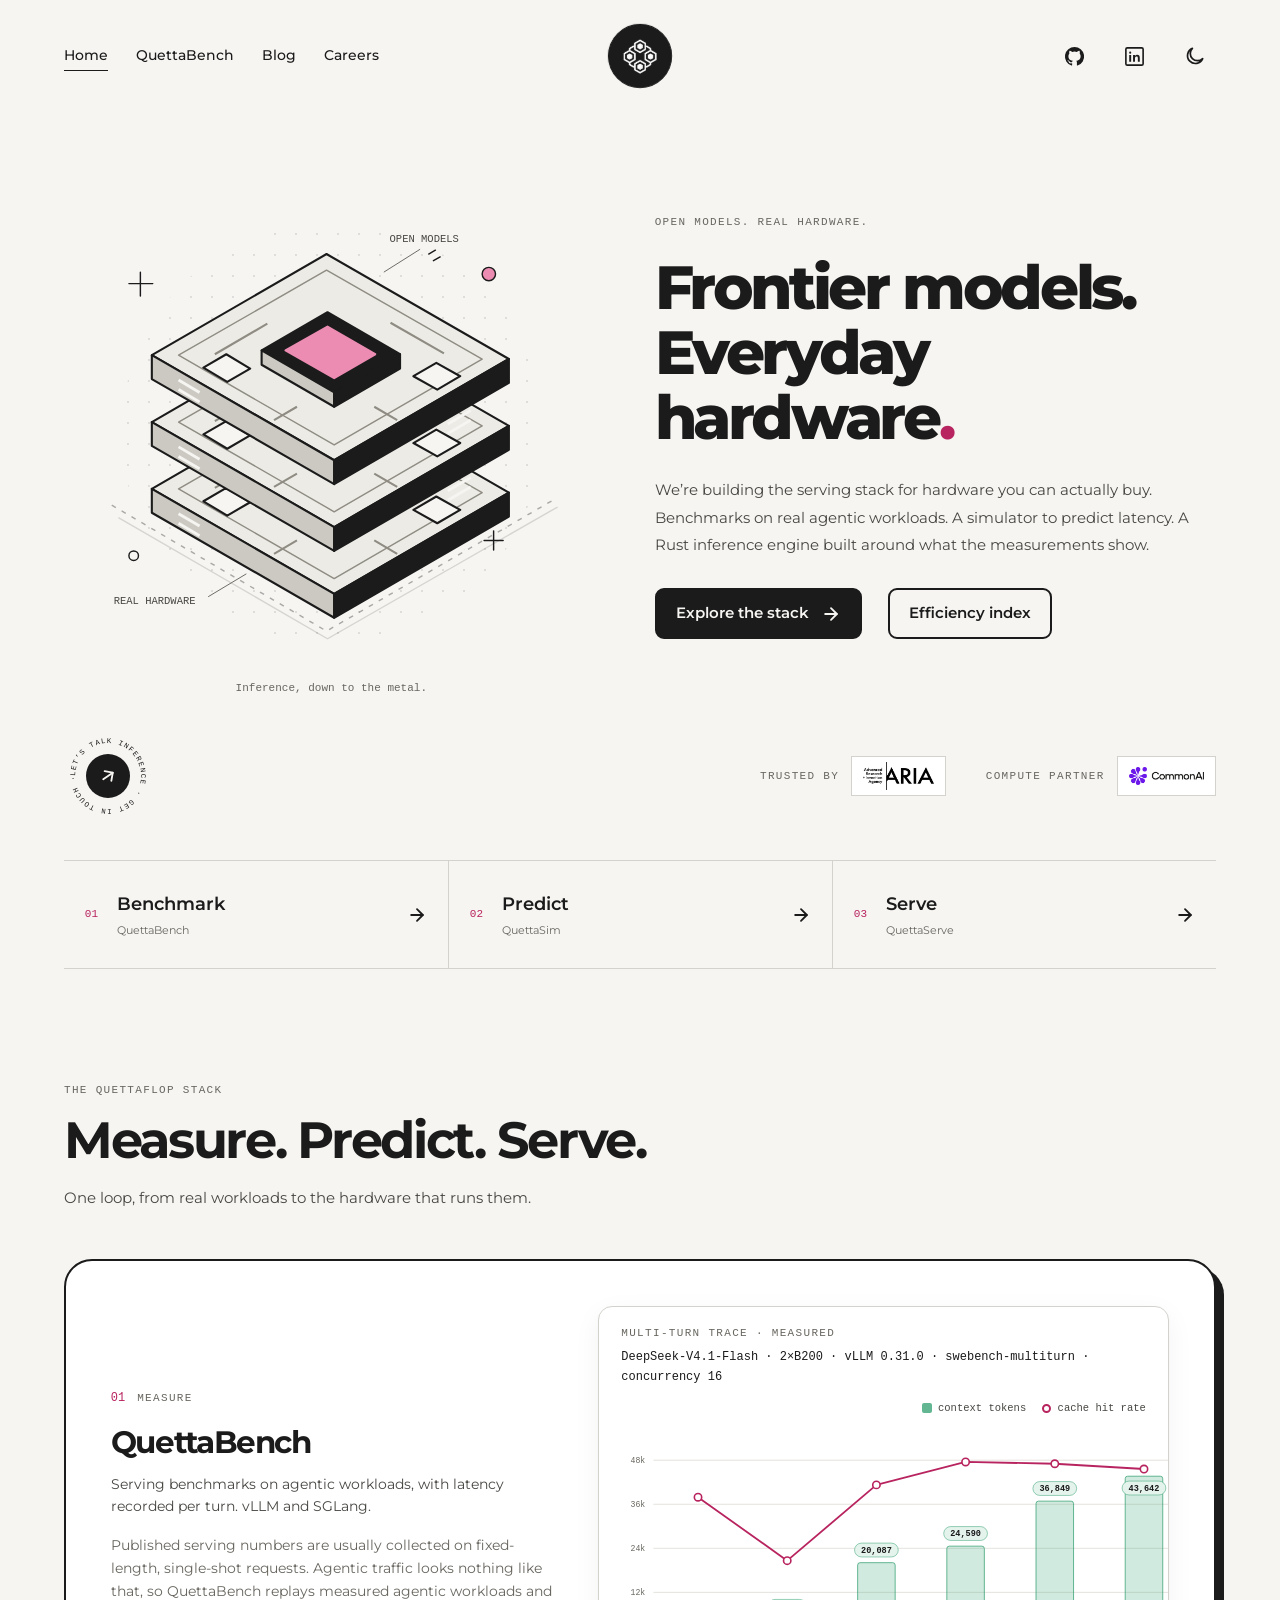
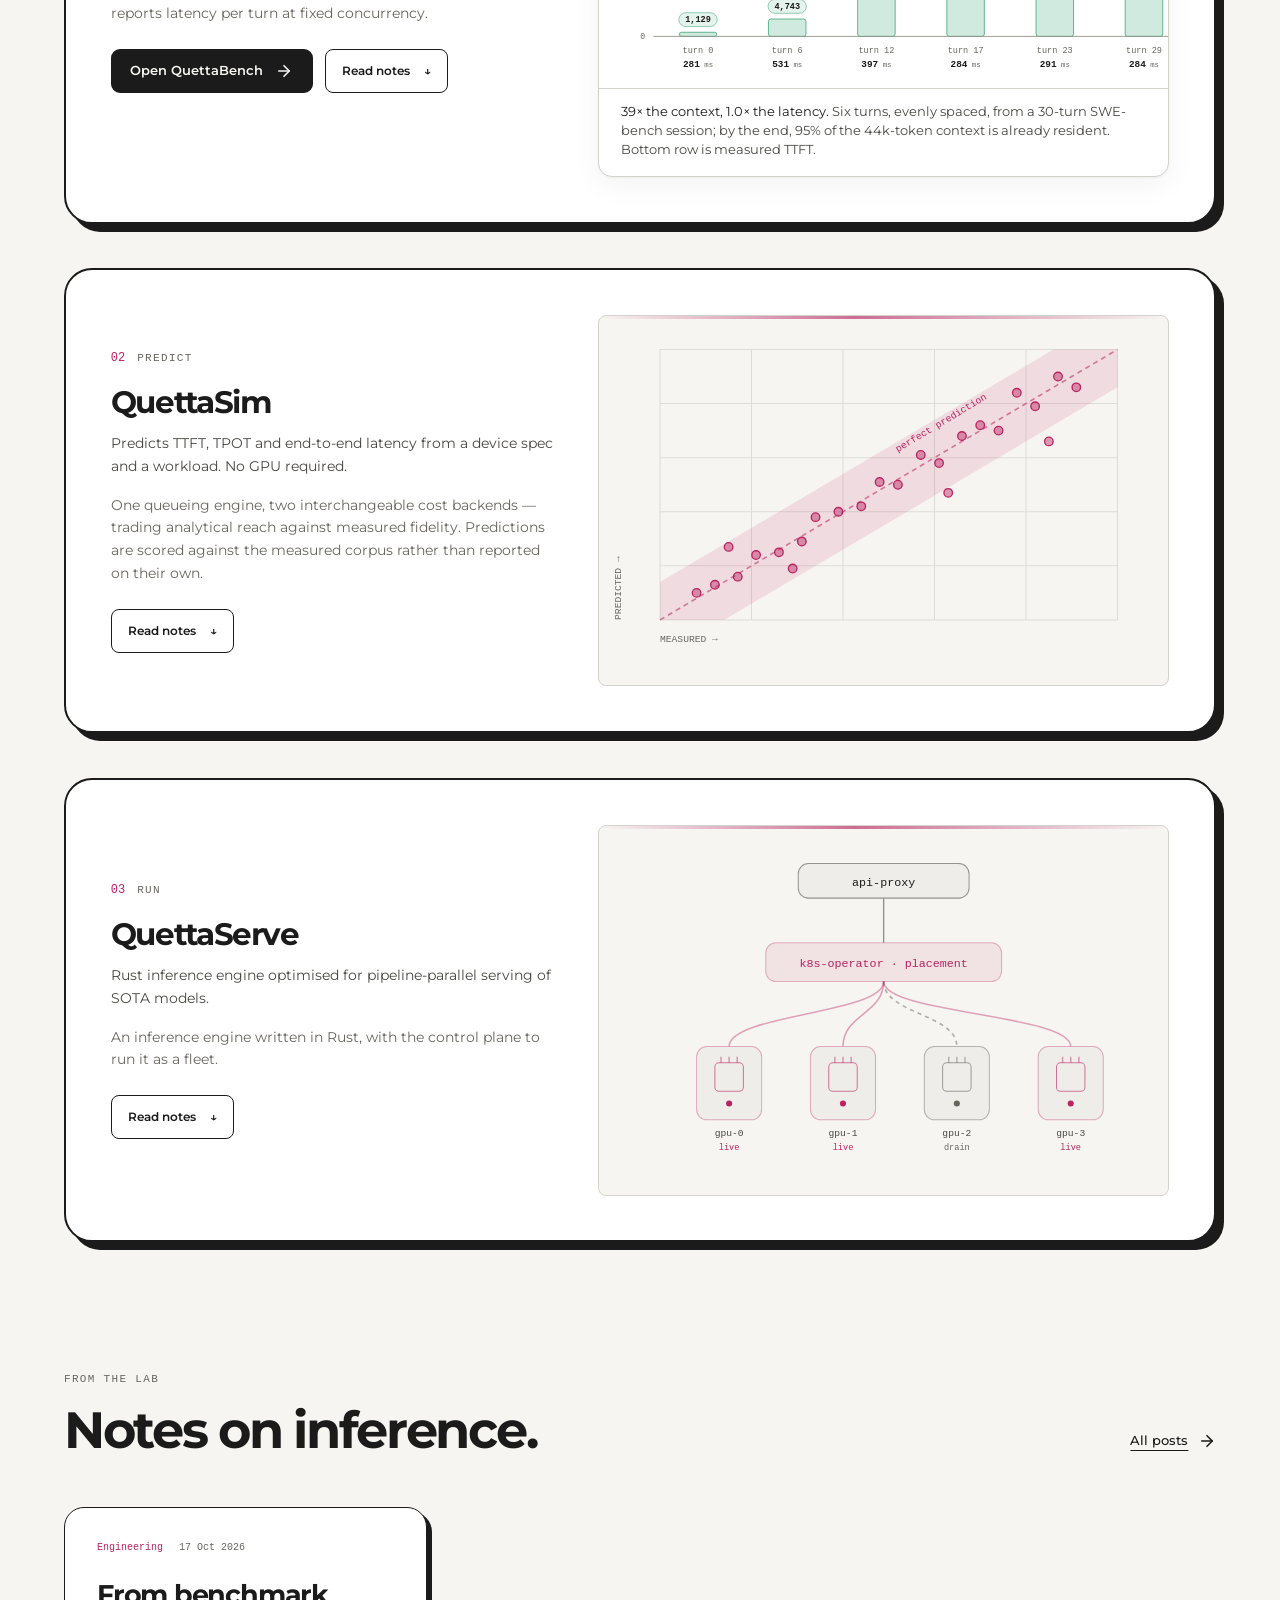
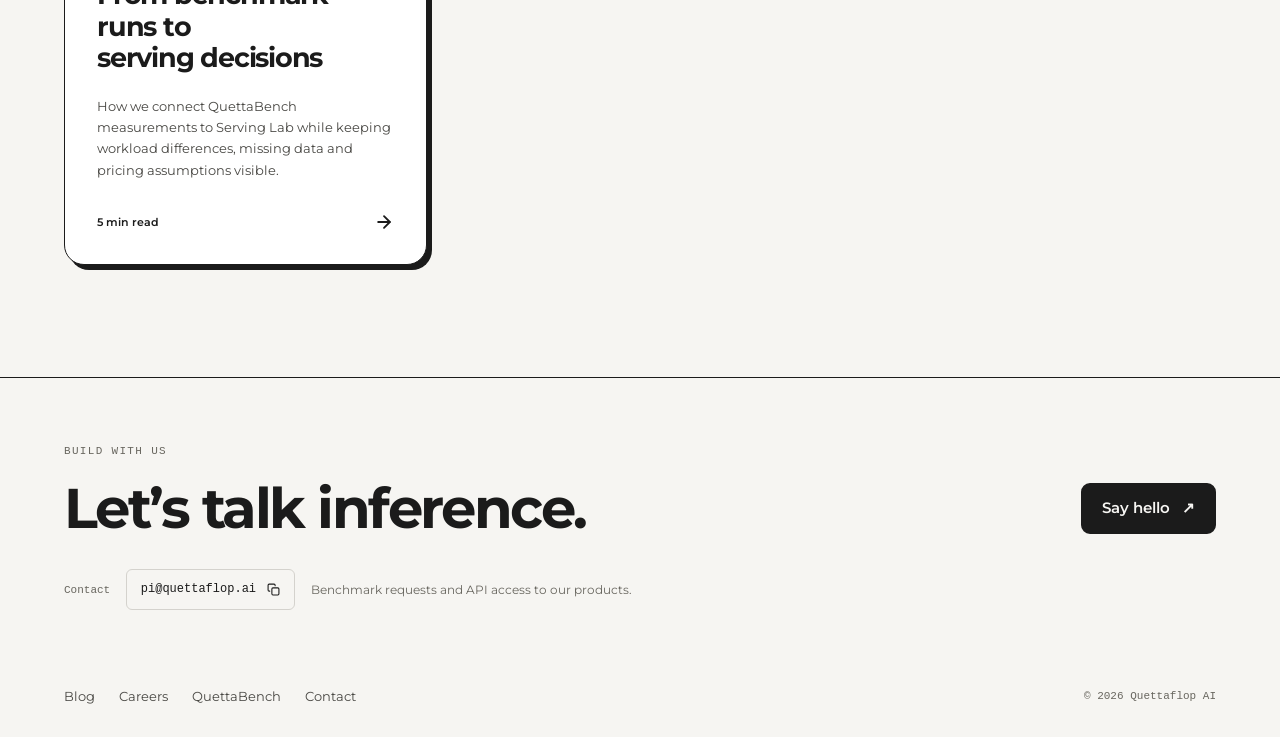
==== commit e5371a65: "Publish benchmark importer article and data-flow diagram" ====
--- a/index.html
+++ b/index.html
@@ -24,8 +24,8 @@
       content="5,756 measured benchmark runs across 14 hardware configurations, and a simulator scored against them."
     />
     <meta property="og:type" content="website" />
-    <script type="module" crossorigin src="/assets/site-CkLRjYSk.js"></script>
-    <link rel="stylesheet" crossorigin href="/assets/site-CpWczqE0.css">
+    <script type="module" crossorigin src="/assets/site-CNhW1QrY.js"></script>
+    <link rel="stylesheet" crossorigin href="/assets/site-BKSz2XN_.css">
   </head>
   <body>
     <div id="root"></div>
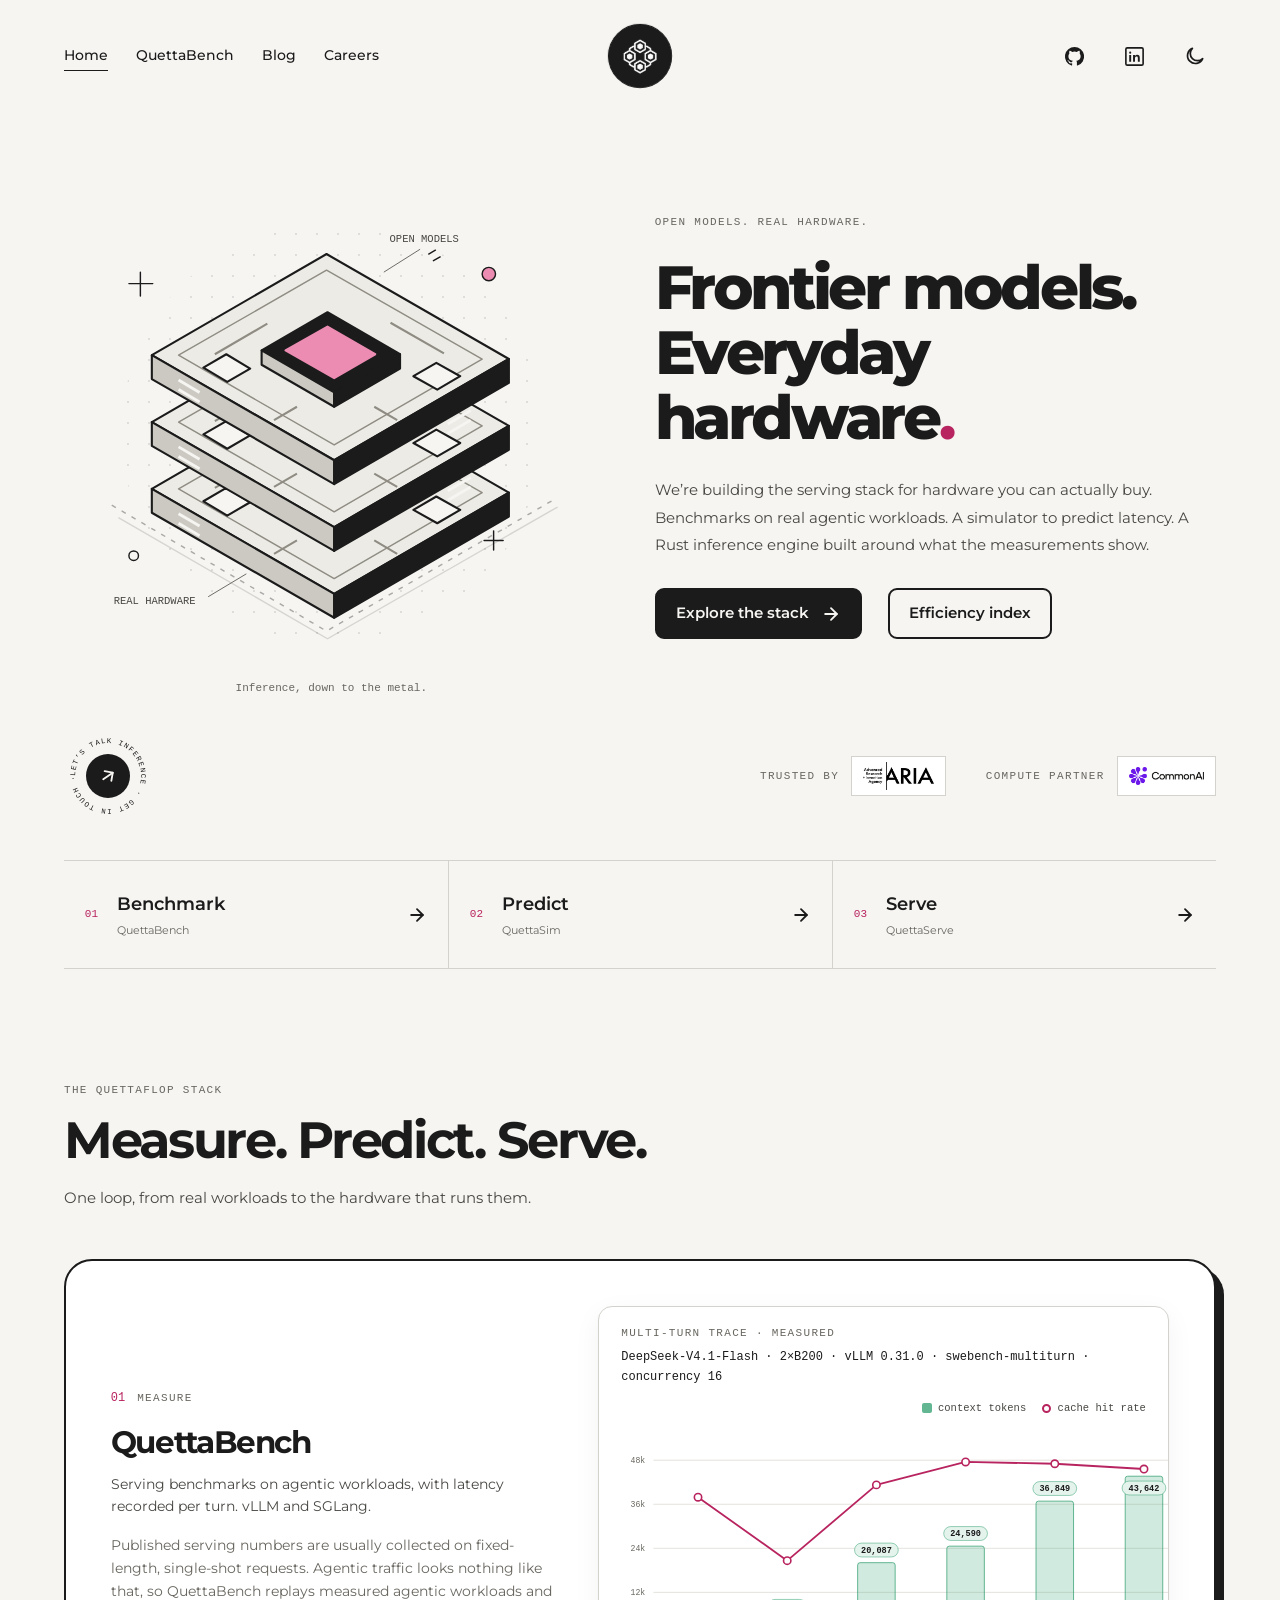
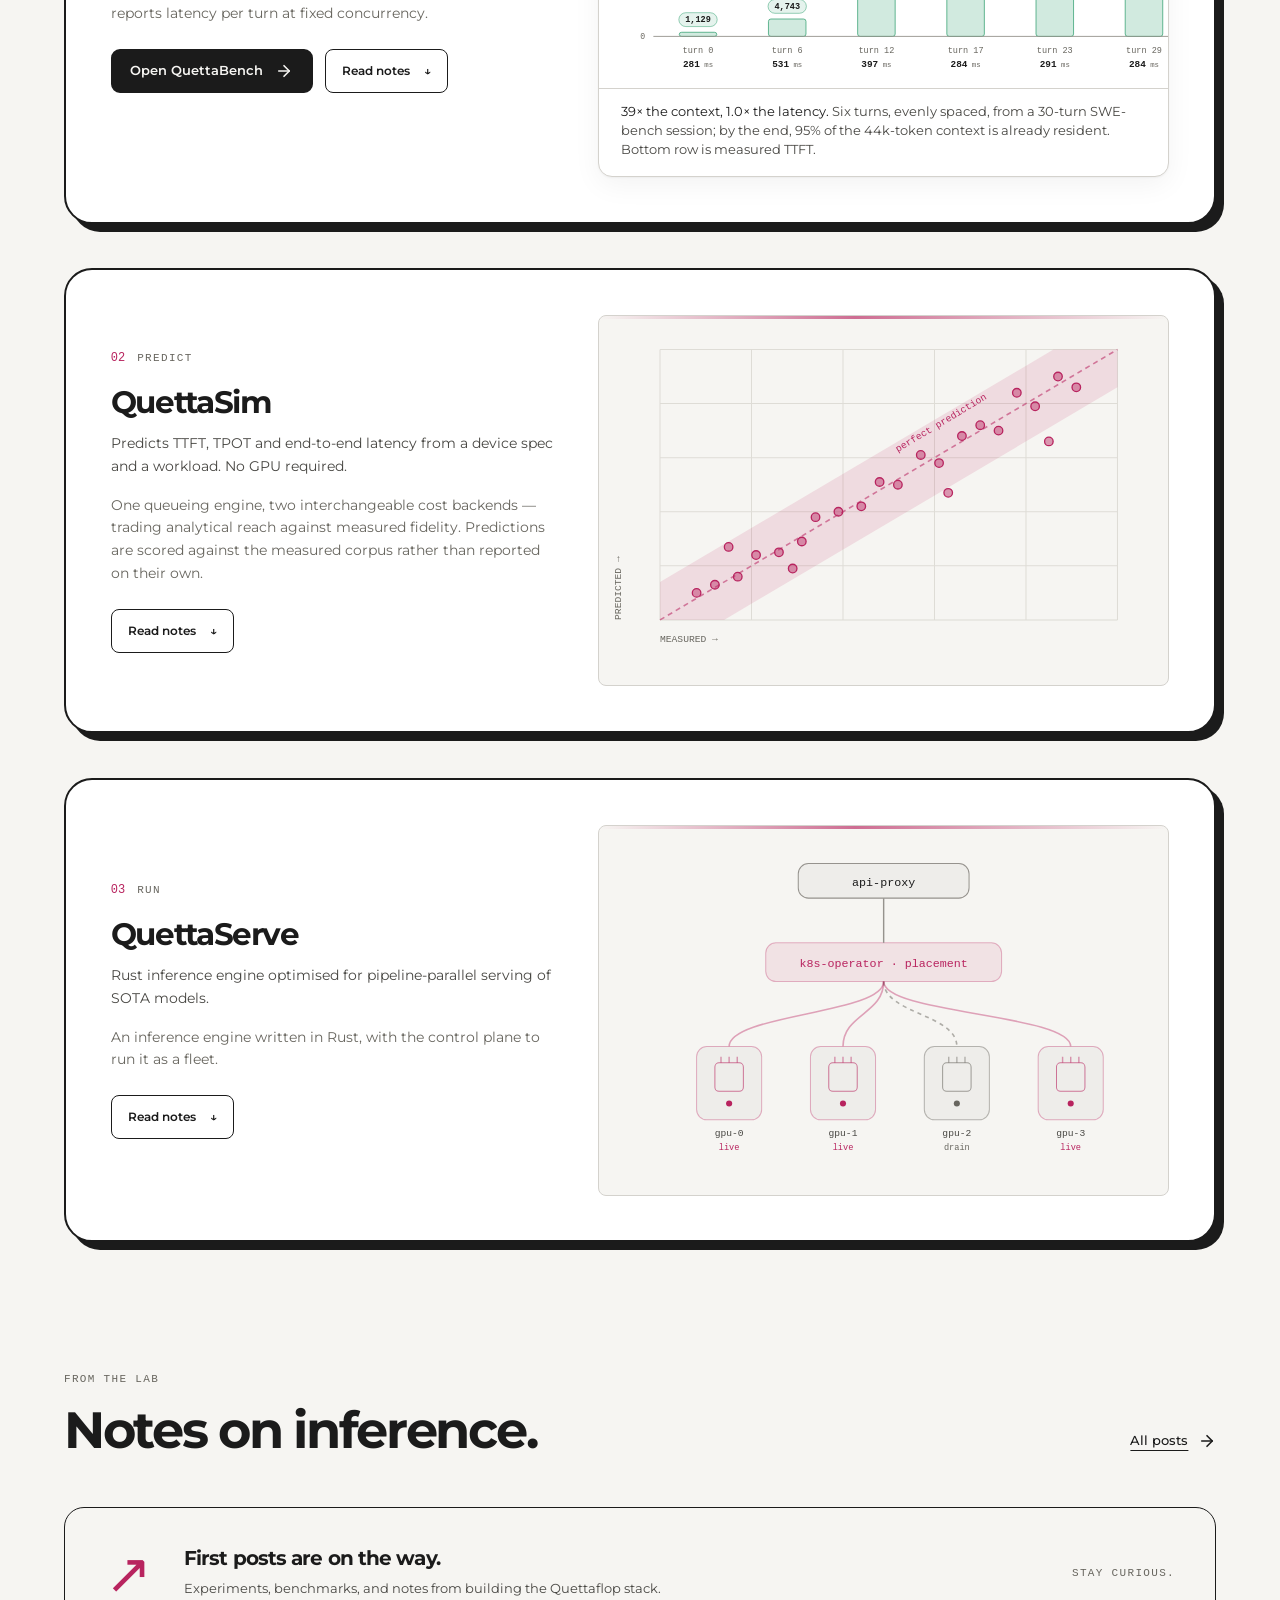
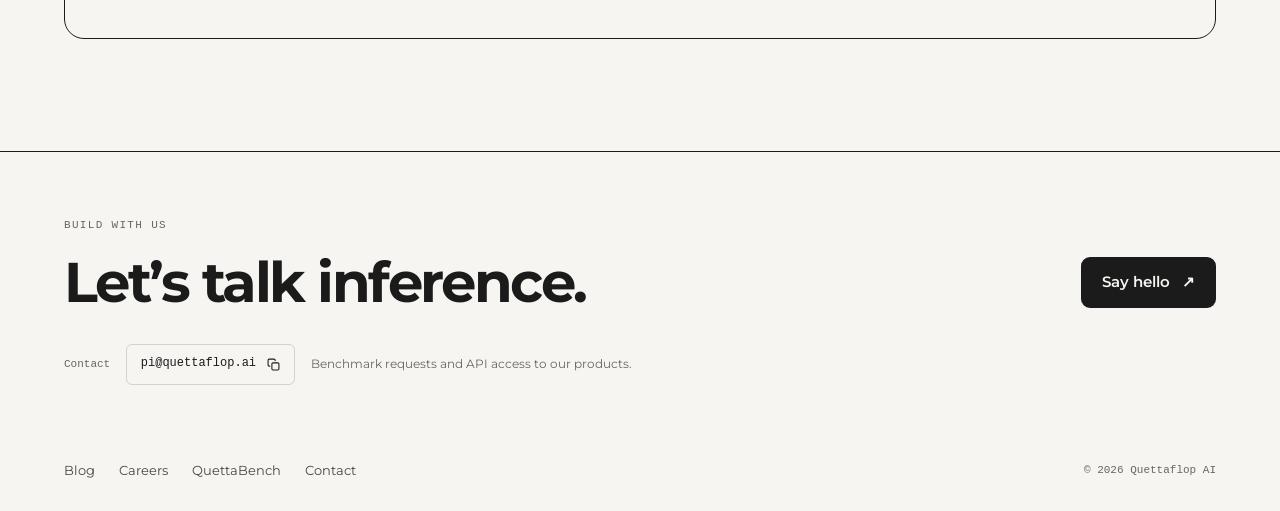
==== commit 0e05217d: "Remove internal importer article from the public website" ====
--- a/index.html
+++ b/index.html
@@ -24,8 +24,8 @@
       content="5,756 measured benchmark runs across 14 hardware configurations, and a simulator scored against them."
     />
     <meta property="og:type" content="website" />
-    <script type="module" crossorigin src="/assets/site-CNhW1QrY.js"></script>
-    <link rel="stylesheet" crossorigin href="/assets/site-BKSz2XN_.css">
+    <script type="module" crossorigin src="/assets/site-CkLRjYSk.js"></script>
+    <link rel="stylesheet" crossorigin href="/assets/site-CpWczqE0.css">
   </head>
   <body>
     <div id="root"></div>
